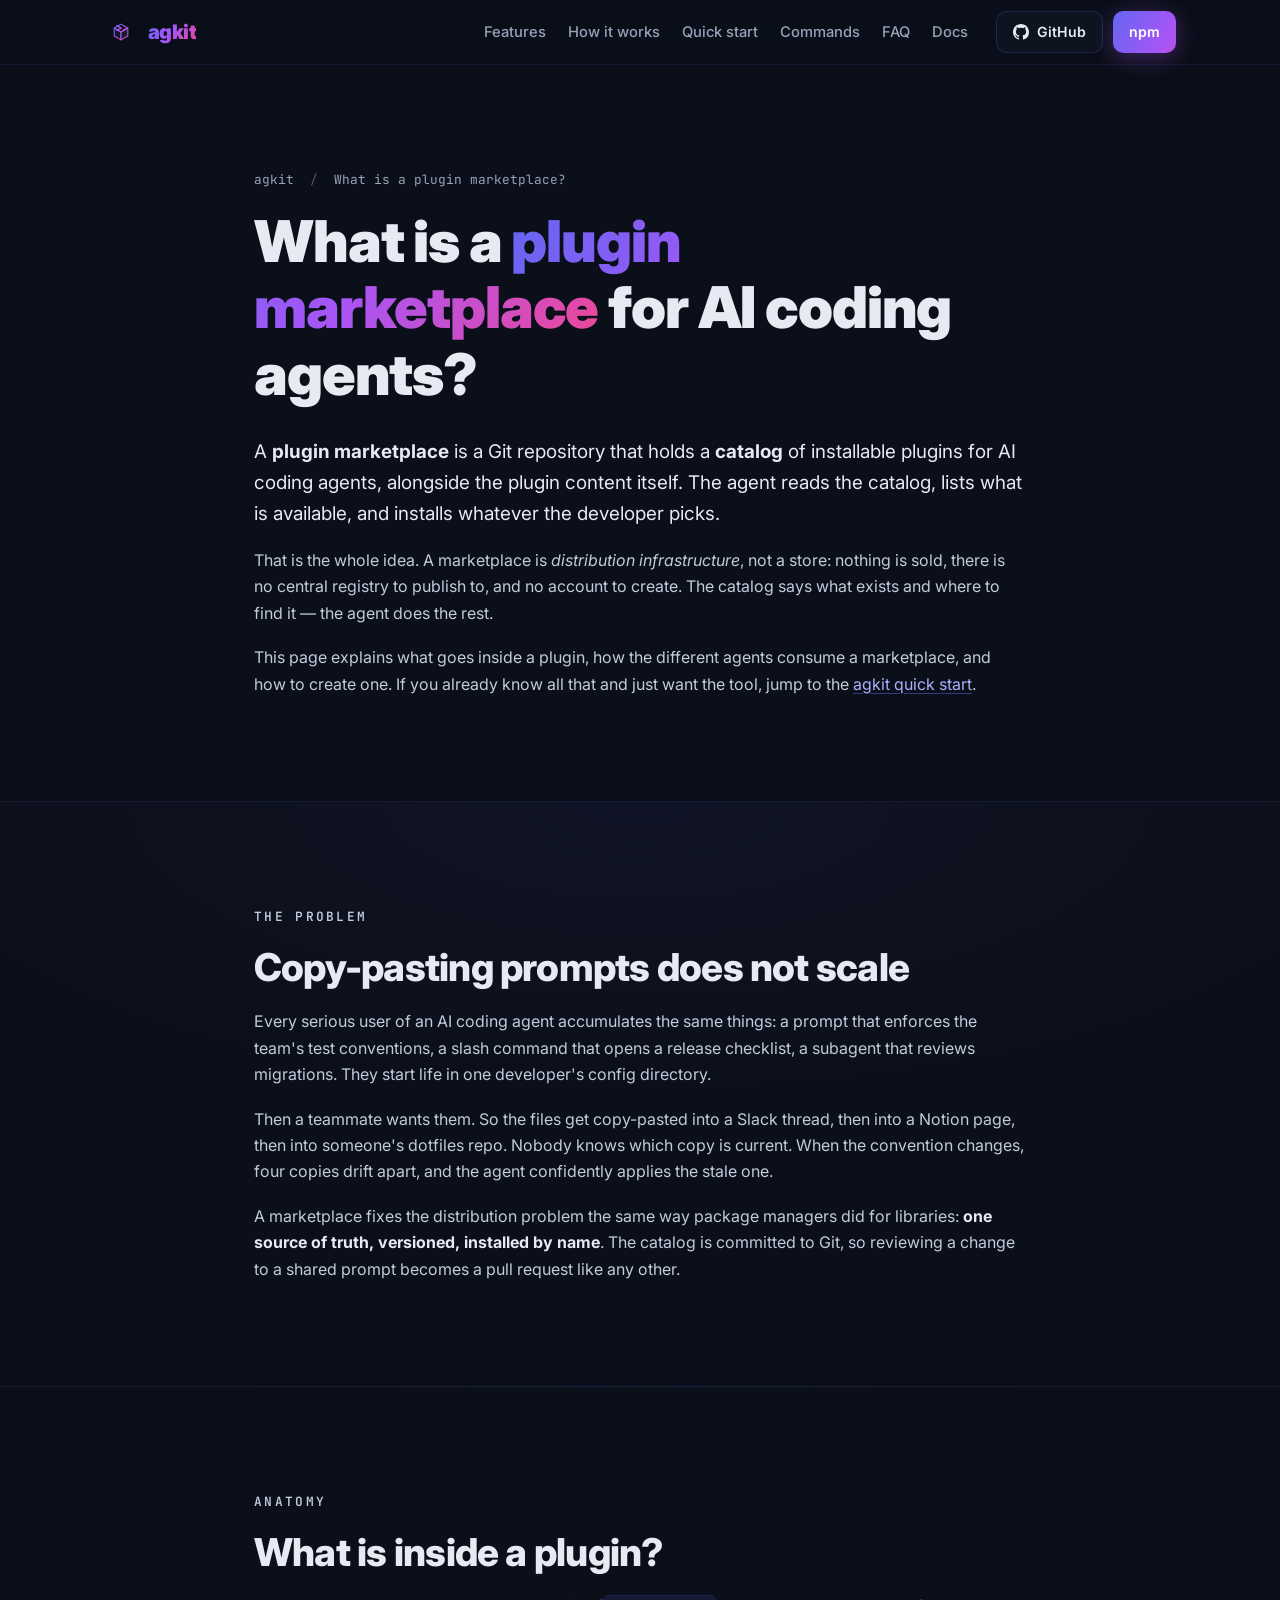
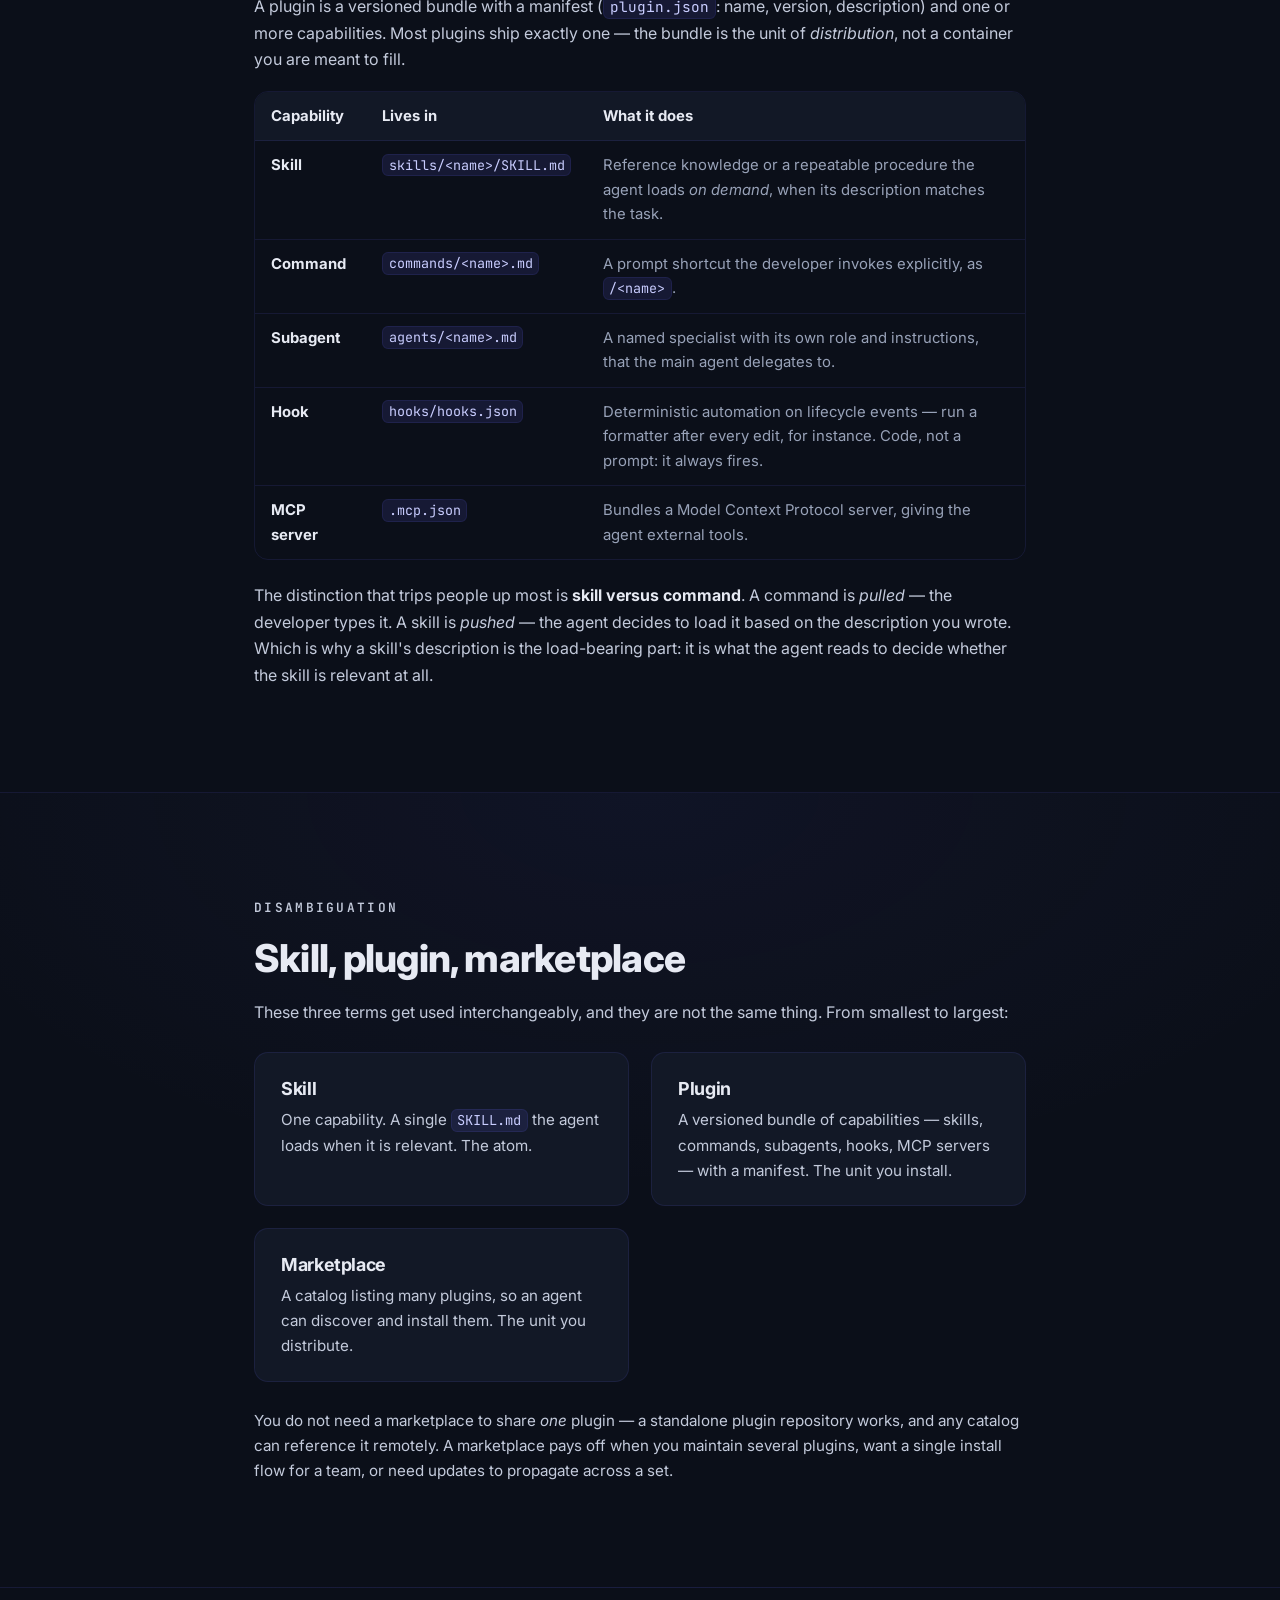
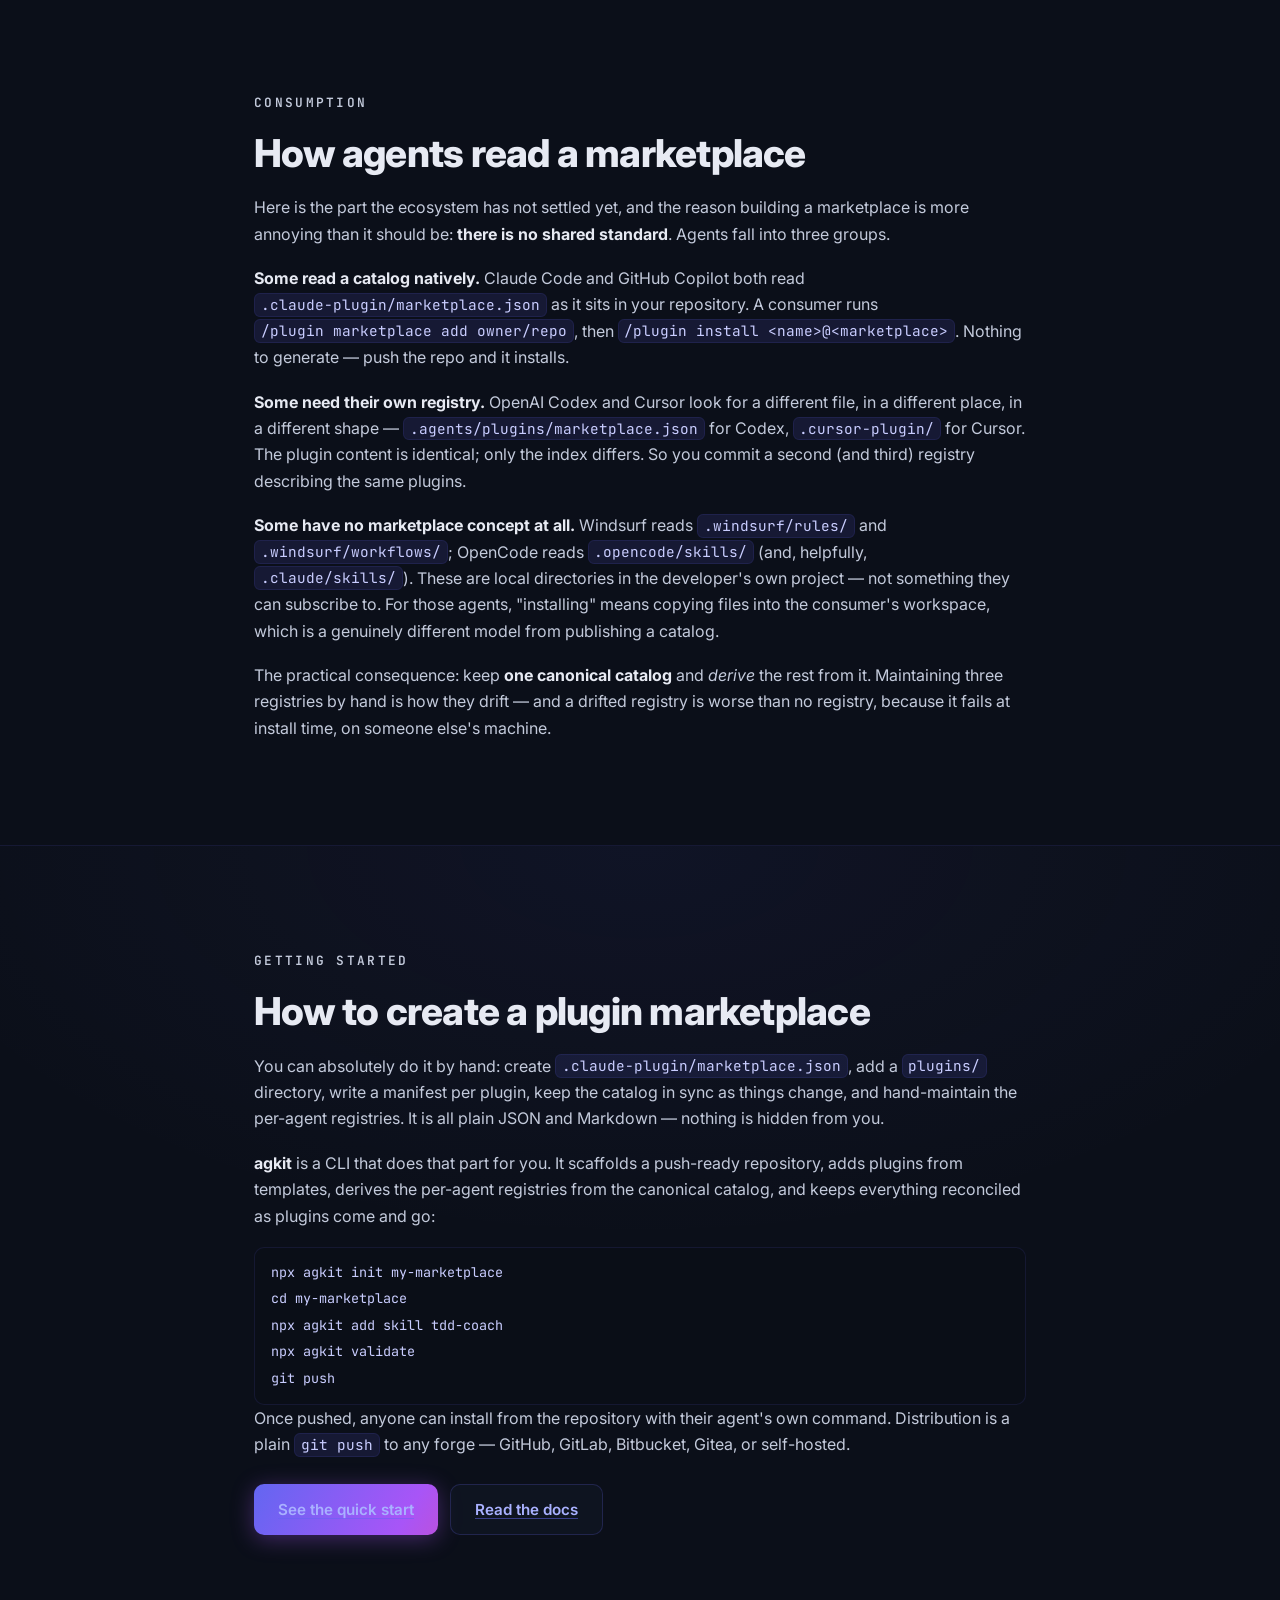
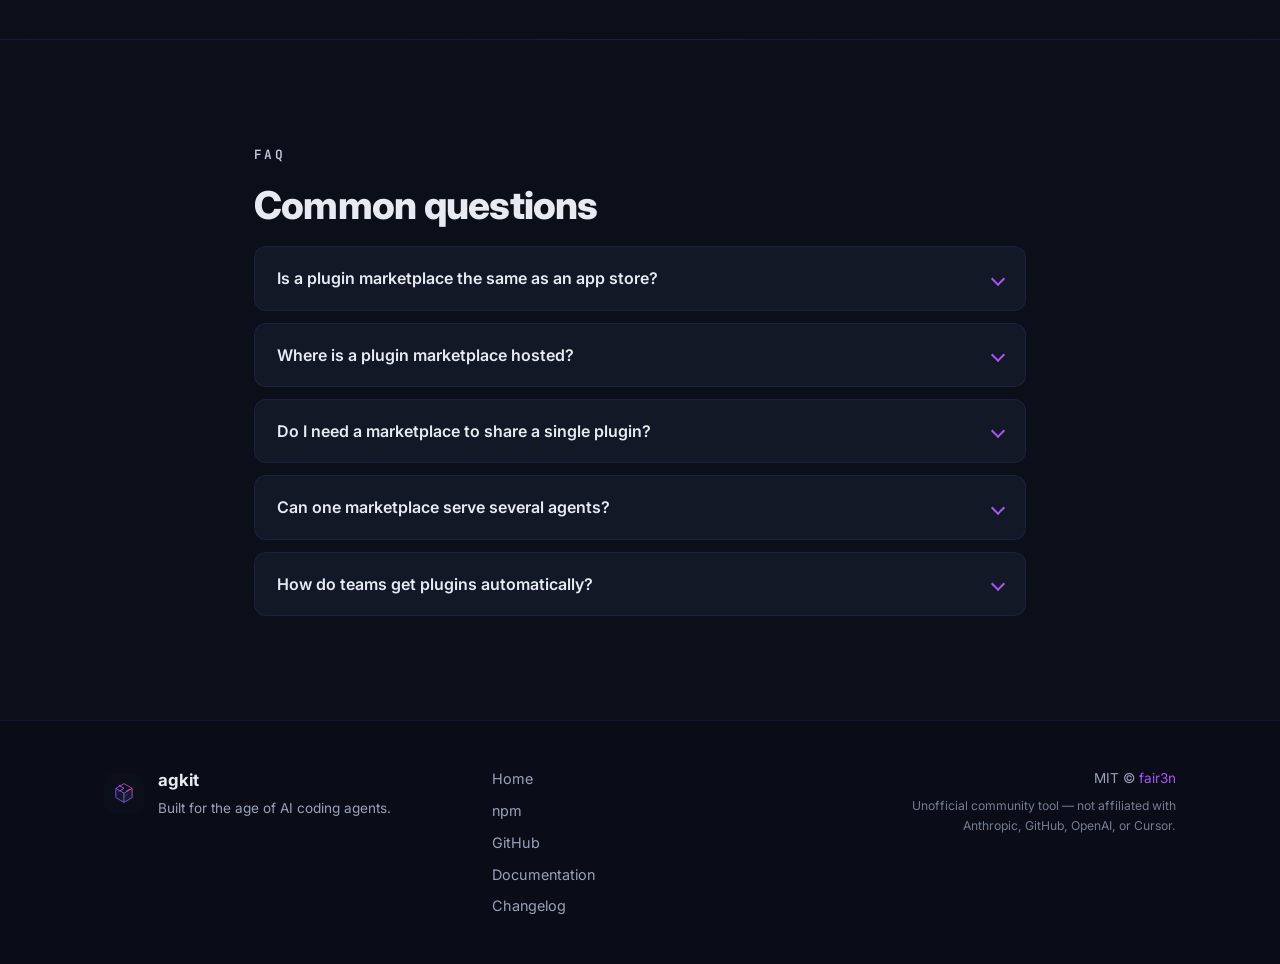
==== what-is-a-plugin-marketplace/index.html @ ed914326 "feat(docs): improve documentation on marketplace and tiers 3 agents" ====
<!doctype html>
<html lang="en">
<head>
	<meta charset="utf-8" />
	<meta name="viewport" content="width=device-width, initial-scale=1" />

	<!-- Primary SEO -->
	<title>What Is a Plugin Marketplace for AI Coding Agents? — agkit</title>
	<meta name="description" content="A plugin marketplace is a Git repository holding a catalog of installable plugins for AI coding agents. Learn what a plugin contains, how Claude Code, Copilot, Codex and Cursor consume a marketplace, and how to create one." />
	<link rel="canonical" href="https://agent-marketplace-kit.github.io/what-is-a-plugin-marketplace/" />
	<meta name="author" content="fair3n" />
	<meta name="theme-color" content="#0B0F19" />
	<meta name="color-scheme" content="dark" />

	<!-- Open Graph -->
	<meta property="og:type" content="article" />
	<meta property="og:site_name" content="agkit" />
	<meta property="og:title" content="What Is a Plugin Marketplace for AI Coding Agents?" />
	<meta property="og:description" content="A Git repository holding a catalog of installable plugins for AI coding agents — what's inside one, how agents consume it, and how to create one." />
	<meta property="og:url" content="https://agent-marketplace-kit.github.io/what-is-a-plugin-marketplace/" />
	<meta property="og:image" content="https://agent-marketplace-kit.github.io/assets/og.png" />
	<meta property="og:image:width" content="1200" />
	<meta property="og:image:height" content="630" />
	<meta property="og:image:alt" content="agkit — the isometric monolith logo with the tagline: one canonical catalog, every AI coding agent, any Git forge" />

	<!-- Twitter -->
	<meta name="twitter:card" content="summary_large_image" />
	<meta name="twitter:title" content="What Is a Plugin Marketplace for AI Coding Agents?" />
	<meta name="twitter:description" content="A Git repository holding a catalog of installable plugins for AI coding agents — what's inside one, how agents consume it, and how to create one." />
	<meta name="twitter:image" content="https://agent-marketplace-kit.github.io/assets/og.png" />

	<!-- Icons -->
	<link rel="icon" type="image/svg+xml" href="../assets/agkit.svg" />
	<link rel="apple-touch-icon" href="../assets/apple-touch-icon.png" />

	<!-- Fonts -->
	<link rel="preconnect" href="https://fonts.googleapis.com" />
	<link rel="preconnect" href="https://fonts.gstatic.com" crossorigin />
	<link href="https://fonts.googleapis.com/css2?family=Inter:wght@400;500;600;800;900&family=JetBrains+Mono:wght@400;600&display=swap" rel="stylesheet" />

	<link rel="stylesheet" href="../assets/style.css" />

	<!-- Structured data: the article -->
	<script type="application/ld+json">
	{
		"@context": "https://schema.org",
		"@type": "TechArticle",
		"headline": "What is a plugin marketplace for AI coding agents?",
		"description": "A plugin marketplace is a Git repository holding a catalog of installable plugins for AI coding agents. This guide explains what a plugin contains, how different agents consume a marketplace, and how to create one.",
		"about": "Plugin marketplaces for AI coding agents",
		"inLanguage": "en",
		"url": "https://agent-marketplace-kit.github.io/what-is-a-plugin-marketplace/",
		"mainEntityOfPage": { "@type": "WebPage", "@id": "https://agent-marketplace-kit.github.io/what-is-a-plugin-marketplace/" },
		"image": "https://agent-marketplace-kit.github.io/assets/og.png",
		"author": { "@type": "Person", "name": "fair3n", "url": "https://github.com/fair3n" },
		"publisher": { "@type": "Person", "name": "fair3n", "url": "https://github.com/fair3n" },
		"isPartOf": { "@type": "WebSite", "name": "agkit", "url": "https://agent-marketplace-kit.github.io/" }
	}
	</script>

	<!-- Structured data: breadcrumbs -->
	<script type="application/ld+json">
	{
		"@context": "https://schema.org",
		"@type": "BreadcrumbList",
		"itemListElement": [
			{ "@type": "ListItem", "position": 1, "name": "agkit", "item": "https://agent-marketplace-kit.github.io/" },
			{ "@type": "ListItem", "position": 2, "name": "What is a plugin marketplace?", "item": "https://agent-marketplace-kit.github.io/what-is-a-plugin-marketplace/" }
		]
	}
	</script>

	<!-- Structured data: page FAQ -->
	<script type="application/ld+json">
	{
		"@context": "https://schema.org",
		"@type": "FAQPage",
		"mainEntity": [
			{
				"@type": "Question",
				"name": "What is a plugin marketplace for AI coding agents?",
				"acceptedAnswer": { "@type": "Answer", "text": "A plugin marketplace is a Git repository that holds a catalog file listing installable plugins, alongside the plugin content itself. An AI coding agent reads the catalog, shows the available plugins, and installs the ones a developer picks. It is distribution infrastructure: the catalog says what exists and where to find it, and the agent does the rest." }
			},
			{
				"@type": "Question",
				"name": "What is the difference between a plugin, a skill and a marketplace?",
				"acceptedAnswer": { "@type": "Answer", "text": "A skill is one capability — a SKILL.md file the agent loads on demand. A plugin is a versioned bundle that can contain skills, slash commands, subagents, hooks and MCP servers. A marketplace is the catalog that lists many plugins so an agent can discover and install them. Skill is the smallest unit, marketplace the largest." }
			},
			{
				"@type": "Question",
				"name": "Do I need a marketplace to share a single plugin?",
				"acceptedAnswer": { "@type": "Answer", "text": "No. A standalone plugin repository is enough, and any catalog can reference it remotely. A marketplace pays off when you maintain several plugins, want one install flow for a team, or need versioning and updates across a set of plugins." }
			},
			{
				"@type": "Question",
				"name": "Where is a plugin marketplace hosted?",
				"acceptedAnswer": { "@type": "Answer", "text": "In a plain Git repository — there is no central registry to publish to and no account to create. GitHub, GitLab, Bitbucket, Gitea and self-hosted forges all work, because agents fetch the repository over Git. Consumers add it by URL, or by owner/repo shorthand on GitHub." }
			}
		]
	}
	</script>
</head>
<body>

	<a class="skip-link" href="#main">Skip to content</a>

	<!-- Shared gradient definition for the brand mark -->
	<svg width="0" height="0" style="position:absolute" aria-hidden="true" focusable="false">
		<defs>
			<linearGradient id="g-brand" x1="0" y1="0" x2="1" y2="1">
				<stop offset="0%" stop-color="#6366f1" />
				<stop offset="50%" stop-color="#a855f7" />
				<stop offset="100%" stop-color="#ec4899" />
			</linearGradient>
		</defs>
	</svg>

	<header class="nav" id="top">
		<div class="container nav-inner">
			<a class="brand" href="../" aria-label="agkit — home">
				<svg class="brand-mark" viewBox="0 0 500 500" aria-hidden="true" focusable="false">
					<g transform="translate(250, 250)">
						<path d="M 0 0 L -100 -58 L -100 58 L 0 116 Z" fill="#121826" stroke="url(#g-brand)" stroke-width="16" stroke-linejoin="round" />
						<path d="M 0 0 L 100 -58 L 100 58 L 0 116 Z" fill="#161e2e" stroke="url(#g-brand)" stroke-width="16" stroke-linejoin="round" />
						<path d="M 0 0 L -100 -58 L 0 -116 L 100 -58 Z" fill="#0B0F19" stroke="url(#g-brand)" stroke-width="16" stroke-linejoin="round" />
						<path d="M -60 -93 L 0 -58 L -60 -23" fill="none" stroke="url(#g-brand)" stroke-width="22" stroke-linecap="round" stroke-linejoin="round" />
						<line x1="30" y1="-23" x2="70" y2="-46" stroke="url(#g-brand)" stroke-width="22" stroke-linecap="round" />
					</g>
				</svg>
				<span class="brand-name">agkit</span>
			</a>
			<nav class="nav-links" aria-label="Main navigation">
				<a href="../#features">Features</a>
				<a href="../#how-it-works">How it works</a>
				<a href="../#quickstart">Quick start</a>
				<a href="../#commands">Commands</a>
				<a href="../#faq">FAQ</a>
				<a href="https://agent-marketplace-kit.gitbook.io/agkit-docs" target="_blank" rel="noopener">Docs</a>
			</nav>
			<div class="nav-cta">
				<a class="btn btn-ghost btn-sm" href="https://github.com/AGent-marketplace-KIT/cli" target="_blank" rel="noopener" aria-label="agkit on GitHub">
					<svg viewBox="0 0 16 16" width="16" height="16" aria-hidden="true"><path fill="currentColor" d="M8 0C3.58 0 0 3.58 0 8c0 3.54 2.29 6.53 5.47 7.59.4.07.55-.17.55-.38 0-.19-.01-.82-.01-1.49-2.01.37-2.53-.49-2.69-.94-.09-.23-.48-.94-.82-1.13-.28-.15-.68-.52-.01-.53.63-.01 1.08.58 1.23.82.72 1.21 1.87.87 2.33.66.07-.52.28-.87.51-1.07-1.78-.2-3.64-.89-3.64-3.95 0-.87.31-1.59.82-2.15-.08-.2-.36-1.02.08-2.12 0 0 .67-.21 2.2.82.64-.18 1.32-.27 2-.27s1.36.09 2 .27c1.53-1.04 2.2-.82 2.2-.82.44 1.1.16 1.92.08 2.12.51.56.82 1.27.82 2.15 0 3.07-1.87 3.75-3.65 3.95.29.25.54.73.54 1.48 0 1.07-.01 1.93-.01 2.2 0 .21.15.46.55.38A8.01 8.01 0 0 0 16 8c0-4.42-3.58-8-8-8Z"/></svg>
					GitHub
				</a>
				<a class="btn btn-primary btn-sm" href="https://www.npmjs.com/package/agkit" target="_blank" rel="noopener">npm</a>
			</div>
		</div>
	</header>

	<main id="main">

		<!-- ============================ INTRO ============================ -->
		<section class="section">
			<div class="container container-narrow prose">
				<nav class="crumbs" aria-label="Breadcrumb">
					<a href="../">agkit</a> <span aria-hidden="true">/</span> <span aria-current="page">What is a plugin marketplace?</span>
				</nav>

				<h1>What is a <span class="grad-text">plugin marketplace</span> for AI coding agents?</h1>

				<p class="lede">A <strong>plugin marketplace</strong> is a Git repository that holds a <strong>catalog</strong> of installable plugins for AI coding agents, alongside the plugin content itself. The agent reads the catalog, lists what is available, and installs whatever the developer picks.</p>

				<p>That is the whole idea. A marketplace is <em>distribution infrastructure</em>, not a store: nothing is sold, there is no central registry to publish to, and no account to create. The catalog says what exists and where to find it — the agent does the rest.</p>

				<p>This page explains what goes inside a plugin, how the different agents consume a marketplace, and how to create one. If you already know all that and just want the tool, jump to the <a href="../#quickstart">agkit quick start</a>.</p>
			</div>
		</section>

		<!-- ========================== THE PROBLEM ========================== -->
		<section class="section section-alt">
			<div class="container container-narrow prose">
				<p class="kicker">The problem</p>
				<h2>Copy-pasting prompts does not scale</h2>

				<p>Every serious user of an AI coding agent accumulates the same things: a prompt that enforces the team's test conventions, a slash command that opens a release checklist, a subagent that reviews migrations. They start life in one developer's config directory.</p>

				<p>Then a teammate wants them. So the files get copy-pasted into a Slack thread, then into a Notion page, then into someone's dotfiles repo. Nobody knows which copy is current. When the convention changes, four copies drift apart, and the agent confidently applies the stale one.</p>

				<p>A marketplace fixes the distribution problem the same way package managers did for libraries: <strong>one source of truth, versioned, installed by name</strong>. The catalog is committed to Git, so reviewing a change to a shared prompt becomes a pull request like any other.</p>
			</div>
		</section>

		<!-- ======================= WHAT IS A PLUGIN ======================= -->
		<section class="section">
			<div class="container container-narrow prose">
				<p class="kicker">Anatomy</p>
				<h2>What is inside a plugin?</h2>

				<p>A plugin is a versioned bundle with a manifest (<code>plugin.json</code>: name, version, description) and one or more capabilities. Most plugins ship exactly one — the bundle is the unit of <em>distribution</em>, not a container you are meant to fill.</p>

				<div class="prose-table-wrap">
					<table class="prose-table">
						<thead>
							<tr><th>Capability</th><th>Lives in</th><th>What it does</th></tr>
						</thead>
						<tbody>
							<tr><td><strong>Skill</strong></td><td><code>skills/&lt;name&gt;/SKILL.md</code></td><td>Reference knowledge or a repeatable procedure the agent loads <em>on demand</em>, when its description matches the task.</td></tr>
							<tr><td><strong>Command</strong></td><td><code>commands/&lt;name&gt;.md</code></td><td>A prompt shortcut the developer invokes explicitly, as <code>/&lt;name&gt;</code>.</td></tr>
							<tr><td><strong>Subagent</strong></td><td><code>agents/&lt;name&gt;.md</code></td><td>A named specialist with its own role and instructions, that the main agent delegates to.</td></tr>
							<tr><td><strong>Hook</strong></td><td><code>hooks/hooks.json</code></td><td>Deterministic automation on lifecycle events — run a formatter after every edit, for instance. Code, not a prompt: it always fires.</td></tr>
							<tr><td><strong>MCP server</strong></td><td><code>.mcp.json</code></td><td>Bundles a Model Context Protocol server, giving the agent external tools.</td></tr>
						</tbody>
					</table>
				</div>

				<p>The distinction that trips people up most is <strong>skill versus command</strong>. A command is <em>pulled</em> — the developer types it. A skill is <em>pushed</em> — the agent decides to load it based on the description you wrote. Which is why a skill's description is the load-bearing part: it is what the agent reads to decide whether the skill is relevant at all.</p>
			</div>
		</section>

		<!-- ===================== MARKETPLACE VS PLUGIN ===================== -->
		<section class="section section-alt">
			<div class="container container-narrow prose">
				<p class="kicker">Disambiguation</p>
				<h2>Skill, plugin, marketplace</h2>

				<p>These three terms get used interchangeably, and they are not the same thing. From smallest to largest:</p>

				<div class="duo">
					<article class="duo-card">
						<h3>Skill</h3>
						<p>One capability. A single <code>SKILL.md</code> the agent loads when it is relevant. The atom.</p>
					</article>
					<article class="duo-card">
						<h3>Plugin</h3>
						<p>A versioned bundle of capabilities — skills, commands, subagents, hooks, MCP servers — with a manifest. The unit you install.</p>
					</article>
					<article class="duo-card">
						<h3>Marketplace</h3>
						<p>A catalog listing many plugins, so an agent can discover and install them. The unit you distribute.</p>
					</article>
				</div>

				<p class="note">You do not need a marketplace to share <em>one</em> plugin — a standalone plugin repository works, and any catalog can reference it remotely. A marketplace pays off when you maintain several plugins, want a single install flow for a team, or need updates to propagate across a set.</p>
			</div>
		</section>

		<!-- ====================== HOW AGENTS CONSUME ====================== -->
		<section class="section">
			<div class="container container-narrow prose">
				<p class="kicker">Consumption</p>
				<h2>How agents read a marketplace</h2>

				<p>Here is the part the ecosystem has not settled yet, and the reason building a marketplace is more annoying than it should be: <strong>there is no shared standard</strong>. Agents fall into three groups.</p>

				<p><strong>Some read a catalog natively.</strong> Claude Code and GitHub Copilot both read <code>.claude-plugin/marketplace.json</code> as it sits in your repository. A consumer runs <code>/plugin marketplace add owner/repo</code>, then <code>/plugin install &lt;name&gt;@&lt;marketplace&gt;</code>. Nothing to generate — push the repo and it installs.</p>

				<p><strong>Some need their own registry.</strong> OpenAI Codex and Cursor look for a different file, in a different place, in a different shape — <code>.agents/plugins/marketplace.json</code> for Codex, <code>.cursor-plugin/</code> for Cursor. The plugin content is identical; only the index differs. So you commit a second (and third) registry describing the same plugins.</p>

				<p><strong>Some have no marketplace concept at all.</strong> Windsurf reads <code>.windsurf/rules/</code> and <code>.windsurf/workflows/</code>; OpenCode reads <code>.opencode/skills/</code> (and, helpfully, <code>.claude/skills/</code>). These are local directories in the developer's own project — not something they can subscribe to. For those agents, "installing" means copying files into the consumer's workspace, which is a genuinely different model from publishing a catalog.</p>

				<p>The practical consequence: keep <strong>one canonical catalog</strong> and <em>derive</em> the rest from it. Maintaining three registries by hand is how they drift — and a drifted registry is worse than no registry, because it fails at install time, on someone else's machine.</p>
			</div>
		</section>

		<!-- ========================== HOW TO BUILD ========================== -->
		<section class="section section-alt">
			<div class="container container-narrow prose">
				<p class="kicker">Getting started</p>
				<h2>How to create a plugin marketplace</h2>

				<p>You can absolutely do it by hand: create <code>.claude-plugin/marketplace.json</code>, add a <code>plugins/</code> directory, write a manifest per plugin, keep the catalog in sync as things change, and hand-maintain the per-agent registries. It is all plain JSON and Markdown — nothing is hidden from you.</p>

				<p><strong>agkit</strong> is a CLI that does that part for you. It scaffolds a push-ready repository, adds plugins from templates, derives the per-agent registries from the canonical catalog, and keeps everything reconciled as plugins come and go:</p>

				<pre class="mode-code"><code>npx agkit init my-marketplace
cd my-marketplace
npx agkit add skill tdd-coach
npx agkit validate
git push</code></pre>

				<p>Once pushed, anyone can install from the repository with their agent's own command. Distribution is a plain <code>git push</code> to any forge — GitHub, GitLab, Bitbucket, Gitea, or self-hosted.</p>

				<div class="cta-row">
					<a class="btn btn-primary" href="../#quickstart">See the quick start</a>
					<a class="btn btn-ghost" href="https://agent-marketplace-kit.gitbook.io/agkit-docs" target="_blank" rel="noopener">Read the docs</a>
				</div>
			</div>
		</section>

		<!-- ============================= FAQ ============================= -->
		<section class="section" id="faq">
			<div class="container container-narrow prose">
				<p class="kicker">FAQ</p>
				<h2>Common questions</h2>

				<div class="faq-list">
					<details>
						<summary>Is a plugin marketplace the same as an app store?<span class="faq-chev" aria-hidden="true"></span></summary>
						<p>No. Nothing is sold, reviewed or centrally hosted. A marketplace is a Git repository with a catalog file — closer to a Homebrew tap or an APT source than to an app store. There is no gatekeeper, and no publishing step beyond <code>git push</code>.</p>
					</details>
					<details>
						<summary>Where is a plugin marketplace hosted?<span class="faq-chev" aria-hidden="true"></span></summary>
						<p>In a plain Git repository, on any forge — GitHub, GitLab, Bitbucket, Gitea or a self-hosted server. Agents fetch it over Git, so there is no registry to publish to and no account to create. On GitHub the <code>owner/repo</code> shorthand works; everywhere else the full git URL does.</p>
					</details>
					<details>
						<summary>Do I need a marketplace to share a single plugin?<span class="faq-chev" aria-hidden="true"></span></summary>
						<p>No — a standalone plugin repository is enough, and any catalog can reference it remotely. A marketplace earns its keep when you maintain several plugins, want one install flow for a team, or need versioning across a set of them.</p>
					</details>
					<details>
						<summary>Can one marketplace serve several agents?<span class="faq-chev" aria-hidden="true"></span></summary>
						<p>Yes, and that is the point of keeping a canonical catalog: the plugin content under <code>plugins/</code> is shared, and each agent's index is derived from it. Claude Code and GitHub Copilot read the canonical catalog directly; Codex and Cursor install from a generated registry. Agents with no marketplace concept — Windsurf, OpenCode, Kiro — cannot subscribe to a catalog at all today.</p>
					</details>
					<details>
						<summary>How do teams get plugins automatically?<span class="faq-chev" aria-hidden="true"></span></summary>
						<p>Agents that support it read an <code>extraKnownMarketplaces</code> block from a settings file committed to the project — <code>.claude/settings.json</code> for Claude Code, <code>.github/copilot/settings.json</code> for GitHub Copilot. Teammates get the marketplace as soon as they trust the repository, with nothing to run.</p>
					</details>
				</div>
			</div>
		</section>

	</main>

	<footer class="footer">
		<div class="container footer-inner">
			<div class="footer-brand">
				<img src="../assets/agkit.svg" alt="agkit logo" width="40" height="40" />
				<div>
					<strong>agkit</strong>
					<p>Built for the age of AI coding agents.</p>
				</div>
			</div>
			<nav class="footer-links" aria-label="Footer">
				<a href="../">Home</a>
				<a href="https://www.npmjs.com/package/agkit" target="_blank" rel="noopener">npm</a>
				<a href="https://github.com/AGent-marketplace-KIT/cli" target="_blank" rel="noopener">GitHub</a>
				<a href="https://agent-marketplace-kit.gitbook.io/agkit-docs" target="_blank" rel="noopener">Documentation</a>
				<a href="https://github.com/AGent-marketplace-KIT/cli/blob/main/CHANGELOG.md" target="_blank" rel="noopener">Changelog</a>
			</nav>
			<div class="footer-meta">
				<p>MIT © <a href="https://github.com/fair3n" target="_blank" rel="noopener">fair3n</a></p>
				<p class="footer-disclaimer">Unofficial community tool — not affiliated with Anthropic, GitHub, OpenAI, or Cursor.</p>
			</div>
		</div>
	</footer>

	<script src="../assets/main.js" defer></script>
</body>
</html>
---- assets/style.css ----
/* ============================================================
   agkit — showcase site
   Charte v3.0 · Dark Code Black / Electric Indigo → Neon Pink
   ============================================================ */

:root {
	--bg: #0B0F19;            /* Dark Code Black */
	--panel: #121826;         /* Shadow Grey */
	--panel-2: #161e2e;
	--indigo: #6366f1;        /* Electric Indigo */
	--purple: #a855f7;        /* Cyber Purple */
	--pink: #ec4899;          /* Neon Pink */
	--text: #e7eaf3;
	--muted: #98a2b8;
	--line: rgba(99, 102, 241, 0.22);
	--line-soft: rgba(99, 102, 241, 0.12);
	--grad: linear-gradient(120deg, var(--indigo), var(--purple), var(--pink));
	--font-sans: "Inter", -apple-system, BlinkMacSystemFont, "Segoe UI", sans-serif;
	--font-mono: "JetBrains Mono", ui-monospace, "SF Mono", Menlo, Consolas, monospace;
	--radius: 14px;
	--container: 1120px;
}

*, *::before, *::after { box-sizing: border-box; }

html { scroll-behavior: smooth; }

body {
	margin: 0;
	background: var(--bg);
	color: var(--text);
	font-family: var(--font-sans);
	font-size: 16px;
	line-height: 1.65;
	-webkit-font-smoothing: antialiased;
	text-rendering: optimizeLegibility;
	overflow-x: hidden;
}

img, svg { max-width: 100%; height: auto; }

code {
	font-family: var(--font-mono);
	font-size: 0.9em;
	background: rgba(99, 102, 241, 0.12);
	border: 1px solid var(--line-soft);
	border-radius: 6px;
	padding: 0.1em 0.4em;
	color: #c9cdff;
	white-space: nowrap;
}

a { color: inherit; }

.container {
	max-width: var(--container);
	margin: 0 auto;
	padding: 0 24px;
}

.container-narrow { max-width: 820px; }

.skip-link {
	position: absolute;
	left: -9999px;
	top: 0;
	background: var(--panel);
	color: var(--text);
	padding: 10px 18px;
	border-radius: 0 0 10px 0;
	z-index: 100;
}
.skip-link:focus { left: 0; }

/* ---------- Typography helpers ---------- */

h1, h2, h3 { line-height: 1.15; margin: 0 0 0.5em; letter-spacing: -0.02em; }

h1 { font-size: clamp(2.3rem, 5.2vw, 3.6rem); font-weight: 900; }
h2 { font-size: clamp(1.7rem, 3.6vw, 2.4rem); font-weight: 800; }
h3 { font-size: 1.12rem; font-weight: 700; }

h2 code { font-size: 0.85em; vertical-align: 2px; }

.grad-text {
	background: var(--grad);
	-webkit-background-clip: text;
	background-clip: text;
	color: transparent;
}

.kicker {
	display: flex;
	align-items: center;
	gap: 10px;
	font-family: var(--font-mono);
	font-size: 0.8rem;
	font-weight: 600;
	letter-spacing: 0.18em;
	text-transform: uppercase;
	color: var(--purple);
	margin: 0 0 14px;
}

.kicker-dot {
	width: 8px;
	height: 8px;
	border-radius: 50%;
	background: var(--grad);
	box-shadow: 0 0 12px var(--purple);
	animation: kicker-pulse 2.4s ease-in-out infinite;
}

@keyframes kicker-pulse {
	0%, 100% { transform: scale(1); opacity: 1; }
	50% { transform: scale(1.35); opacity: 0.7; }
}

.section-sub {
	color: var(--muted);
	font-size: 1.06rem;
	max-width: 640px;
	margin: 0 0 44px;
}

.note {
	color: var(--muted);
	font-size: 0.95rem;
	margin-top: 22px;
	text-align: center;
}

/* ---------- Buttons ---------- */

.btn {
	display: inline-flex;
	align-items: center;
	gap: 8px;
	padding: 12px 24px;
	border-radius: 10px;
	font-weight: 600;
	font-size: 0.95rem;
	text-decoration: none;
	transition: transform 0.18s ease, box-shadow 0.18s ease, border-color 0.18s ease, background 0.18s ease;
	white-space: nowrap;
}

.btn-sm { padding: 8px 16px; font-size: 0.88rem; }

.btn-primary {
	background: var(--grad);
	background-size: 160% 160%;
	color: #fff;
	box-shadow: 0 4px 22px rgba(168, 85, 247, 0.35);
}
.btn-primary:hover {
	transform: translateY(-2px);
	box-shadow: 0 8px 30px rgba(236, 72, 153, 0.45);
	background-position: 100% 0;
}

.btn-ghost {
	border: 1px solid var(--line);
	color: var(--text);
	background: rgba(18, 24, 38, 0.6);
}
.btn-ghost:hover {
	border-color: var(--purple);
	box-shadow: 0 0 18px rgba(168, 85, 247, 0.25);
	transform: translateY(-2px);
}

/* ---------- Nav ---------- */

.nav {
	position: sticky;
	top: 0;
	z-index: 50;
	backdrop-filter: blur(14px);
	-webkit-backdrop-filter: blur(14px);
	background: rgba(11, 15, 25, 0.78);
	border-bottom: 1px solid var(--line-soft);
}

.nav-inner {
	display: flex;
	align-items: center;
	gap: 28px;
	height: 64px;
}

.brand {
	display: flex;
	align-items: center;
	gap: 10px;
	text-decoration: none;
	margin-right: auto;
}

.brand-mark { width: 34px; height: 34px; flex-shrink: 0; }

.brand-name {
	font-weight: 900;
	font-size: 1.25rem;
	letter-spacing: -0.03em;
	background: var(--grad);
	-webkit-background-clip: text;
	background-clip: text;
	color: transparent;
}

.nav-links {
	display: flex;
	gap: 22px;
}

.nav-links a {
	color: var(--muted);
	text-decoration: none;
	font-size: 0.92rem;
	font-weight: 500;
	transition: color 0.15s ease;
}
.nav-links a:hover { color: var(--text); }

.nav-cta { display: flex; gap: 10px; }

/* ---------- Hero ---------- */

.hero {
	position: relative;
	padding: 84px 0 40px;
	overflow: hidden;
}

.hero-glow {
	position: absolute;
	border-radius: 50%;
	filter: blur(110px);
	opacity: 0.32;
	pointer-events: none;
}
.hero-glow-a {
	width: 520px; height: 520px;
	background: var(--indigo);
	top: -180px; left: -140px;
	animation: drift-a 16s ease-in-out infinite alternate;
}
.hero-glow-b {
	width: 460px; height: 460px;
	background: var(--pink);
	bottom: -200px; right: -120px;
	animation: drift-b 18s ease-in-out infinite alternate;
}

@keyframes drift-a { to { transform: translate(70px, 50px) scale(1.12); } }
@keyframes drift-b { to { transform: translate(-60px, -40px) scale(1.08); } }

.hero-inner {
	position: relative;
	display: grid;
	grid-template-columns: minmax(0, 1.05fr) minmax(0, 0.95fr);
	align-items: center;
	gap: 40px;
}

.hero-sub {
	color: var(--muted);
	font-size: 1.13rem;
	max-width: 540px;
	margin: 0 0 30px;
}
.hero-sub strong { color: var(--text); font-weight: 600; }

.hero-actions { display: flex; gap: 14px; flex-wrap: wrap; }

.hero-badges {
	display: flex;
	flex-wrap: wrap;
	gap: 10px 22px;
	list-style: none;
	padding: 0;
	margin: 30px 0 0;
	color: var(--muted);
	font-size: 0.86rem;
}

.hero-badges li {
	display: flex;
	align-items: center;
	gap: 7px;
}

.hero-badges li::before {
	content: "";
	width: 5px; height: 5px;
	border-radius: 50%;
	background: var(--grad);
	flex-shrink: 0;
}

/* ---------- Install box ---------- */

.install-box {
	position: relative;
	display: inline-flex;
	align-items: center;
	gap: 12px;
	background: var(--panel);
	border: 1px solid var(--line);
	border-radius: 12px;
	padding: 13px 15px 13px 18px;
	font-family: var(--font-mono);
	font-size: 0.98rem;
	margin: 0 0 26px;
	box-shadow: 0 0 0 1px rgba(11, 15, 25, 0.6), 0 12px 34px rgba(0, 0, 0, 0.4);
	max-width: 100%;
}

.install-box::before {
	content: "";
	position: absolute;
	inset: -1px;
	border-radius: 13px;
	padding: 1px;
	background: var(--grad);
	-webkit-mask: linear-gradient(#fff 0 0) content-box, linear-gradient(#fff 0 0);
	mask: linear-gradient(#fff 0 0) content-box, linear-gradient(#fff 0 0);
	-webkit-mask-composite: xor;
	mask-composite: exclude;
	opacity: 0.55;
	pointer-events: none;
}

.install-box code {
	background: none;
	border: none;
	padding: 0;
	color: var(--text);
	font-size: inherit;
	overflow-x: auto;
}

.install-prompt {
	color: var(--pink);
	font-weight: 600;
	user-select: none;
}

.install-box-lg { font-size: 1.1rem; padding: 16px 18px 16px 22px; }

.copy-btn {
	display: inline-flex;
	align-items: center;
	justify-content: center;
	width: 34px; height: 34px;
	border: 1px solid var(--line);
	border-radius: 8px;
	background: rgba(99, 102, 241, 0.1);
	color: var(--muted);
	cursor: pointer;
	transition: color 0.15s ease, border-color 0.15s ease, background 0.15s ease;
	flex-shrink: 0;
}
.copy-btn:hover { color: var(--text); border-color: var(--purple); }
.copy-btn .ic-check { display: none; color: #22c55e; }
.copy-btn.copied .ic-copy { display: none; }
.copy-btn.copied .ic-check { display: block; }

/* ---------- Hero art / monolith animations ---------- */

.hero-art { display: flex; justify-content: center; }

.monolith {
	width: min(100%, 520px);
	filter: drop-shadow(0 0 40px rgba(99, 102, 241, 0.18));
}

.monolith .cursor {
	animation: blink 1.25s steps(2, jump-none) infinite;
}

@keyframes blink { 50% { opacity: 0; } }

.monolith .chevron {
	stroke-dasharray: 100;
	stroke-dashoffset: 100;
	animation: draw-chevron 1.4s ease-out 0.5s forwards;
}

@keyframes draw-chevron { to { stroke-dashoffset: 0; } }

.monolith .hook {
	animation: hook-glow 3s ease-in-out infinite;
}

@keyframes hook-glow {
	0%, 100% { opacity: 0.45; }
	50% { opacity: 1; }
}

.monolith .pod {
	animation: pod-float 7s ease-in-out infinite;
	transform-origin: center;
}
.monolith .pod-a { animation-duration: 6.4s; }
.monolith .pod-b { animation-duration: 7.6s; animation-delay: -2.2s; }
.monolith .pod-c { animation-duration: 8.4s; animation-delay: -4.5s; }

@keyframes pod-float {
	0%, 100% { transform: translateY(0); }
	50% { transform: translateY(-16px); }
}

.monolith .pt {
	animation: rise 6s linear infinite;
	opacity: 0;
}
.monolith .pt-1 { animation-delay: 0s; }
.monolith .pt-2 { animation-delay: 1.1s; }
.monolith .pt-3 { animation-delay: 2.3s; }
.monolith .pt-4 { animation-delay: 3.2s; }
.monolith .pt-5 { animation-delay: 4.1s; }
.monolith .pt-6 { animation-delay: 5s; }

@keyframes rise {
	0% { transform: translateY(0); opacity: 0; }
	12% { opacity: 0.85; }
	80% { opacity: 0.25; }
	100% { transform: translateY(-130px); opacity: 0; }
}

.monolith .dock-ring {
	transform-origin: 308px 396px;
	animation: dock-pulse 6s ease-out infinite;
	opacity: 0;
}

@keyframes dock-pulse {
	0%, 68% { transform: scale(0.4); opacity: 0; }
	72% { opacity: 0.9; }
	88% { transform: scale(2.1); opacity: 0; }
	100% { opacity: 0; }
}

/* ---------- Agents strip ---------- */

.strip {
	border-top: 1px solid var(--line-soft);
	border-bottom: 1px solid var(--line-soft);
	background: rgba(18, 24, 38, 0.45);
	padding: 22px 0;
}

.strip-inner {
	display: flex;
	align-items: center;
	justify-content: center;
	gap: 34px;
	flex-wrap: wrap;
}

.strip-group {
	display: flex;
	align-items: center;
	gap: 18px;
	flex-wrap: wrap;
}

.strip-label {
	font-family: var(--font-mono);
	font-size: 0.72rem;
	text-transform: uppercase;
	letter-spacing: 0.16em;
	color: var(--muted);
	white-space: nowrap;
}

.strip-list {
	display: flex;
	gap: 10px;
	list-style: none;
	margin: 0;
	padding: 0;
	flex-wrap: wrap;
}

.strip-list li {
	font-size: 0.88rem;
	font-weight: 600;
	padding: 5px 14px;
	border: 1px solid var(--line-soft);
	border-radius: 100px;
	background: rgba(11, 15, 25, 0.5);
	transition: border-color 0.2s ease, box-shadow 0.2s ease;
	white-space: nowrap;
}

.strip-list li:hover {
	border-color: var(--purple);
	box-shadow: 0 0 14px rgba(168, 85, 247, 0.25);
}

.strip-sep {
	width: 1px;
	height: 30px;
	background: var(--line);
}

/* ---------- Sections ---------- */

.section { padding: 104px 0; }

.section-alt {
	background:
		radial-gradient(ellipse 60% 50% at 50% 0%, rgba(99, 102, 241, 0.06), transparent),
		var(--bg);
	border-top: 1px solid var(--line-soft);
	border-bottom: 1px solid var(--line-soft);
}

/* ---------- Feature cards ---------- */

.cards {
	display: grid;
	grid-template-columns: repeat(auto-fit, minmax(300px, 1fr));
	gap: 22px;
}

.card {
	position: relative;
	background: var(--panel);
	border: 1px solid var(--line-soft);
	border-radius: var(--radius);
	padding: 28px 26px;
	transition: transform 0.25s ease, border-color 0.25s ease, box-shadow 0.25s ease;
	overflow: hidden;
}

.card::after {
	content: "";
	position: absolute;
	inset: 0;
	background: radial-gradient(400px circle at var(--mx, 50%) var(--my, 0%), rgba(168, 85, 247, 0.09), transparent 60%);
	opacity: 0;
	transition: opacity 0.3s ease;
	pointer-events: none;
}

.card:hover {
	transform: translateY(-4px);
	border-color: var(--line);
	box-shadow: 0 16px 40px rgba(0, 0, 0, 0.45), 0 0 24px rgba(99, 102, 241, 0.12);
}
.card:hover::after { opacity: 1; }

.card-icon {
	width: 46px;
	height: 46px;
	margin-bottom: 18px;
	filter: drop-shadow(0 0 8px rgba(168, 85, 247, 0.35));
}

.card h3 { margin-bottom: 8px; }
.card p { color: var(--muted); margin: 0; font-size: 0.95rem; }

/* ---------- Pipeline ---------- */

.pipeline-wrap {
	overflow-x: auto;
	margin: 0 -24px 40px;
	padding: 10px 24px;
	-webkit-overflow-scrolling: touch;
}

.pipeline {
	min-width: 780px;
	width: 100%;
	display: block;
}

.pipe-node rect {
	fill: rgba(18, 24, 38, 0.92);
	stroke: var(--line);
	stroke-width: 1.2;
	transition: stroke 0.2s ease;
}

.pipe-node-hero rect { stroke: url(#pipeGrad); stroke-width: 1.6; }

.pipe-node:hover rect { stroke: var(--purple); }

.pipe-t-label { fill: #98a2b8; font-family: var(--font-sans); font-size: 13px; }
.pipe-t-strong { fill: #e7eaf3; font-family: var(--font-sans); font-size: 14px; font-weight: 600; }
.pipe-t-mono { fill: #c9cdff; font-family: var(--font-mono); font-size: 13.5px; }
.pipe-t-small { fill: #7c869d; font-family: var(--font-sans); font-size: 12.5px; }

.pipe-line {
	stroke-dasharray: 6 7;
	animation: dash-flow 1.1s linear infinite;
	opacity: 0.65;
}

@keyframes dash-flow { to { stroke-dashoffset: -13; } }

.gear {
	animation: gear-spin 7s linear infinite;
	transform-box: fill-box;
	transform-origin: center;
}

@keyframes gear-spin { to { rotate: 360deg; } }

/* ---------- Duo cards (native / generated) ---------- */

.duo {
	display: grid;
	grid-template-columns: repeat(auto-fit, minmax(300px, 1fr));
	gap: 22px;
}

.duo-card {
	background: var(--panel);
	border: 1px solid var(--line-soft);
	border-radius: var(--radius);
	padding: 26px 26px 22px;
	position: relative;
}

.duo-dot {
	position: absolute;
	top: 30px;
	right: 26px;
	width: 10px; height: 10px;
	border-radius: 50%;
}
.duo-dot-green { background: #22c55e; box-shadow: 0 0 12px #22c55e; }
.duo-dot-grad { background: var(--grad); box-shadow: 0 0 12px var(--purple); }
.duo-dot-amber { background: #f59e0b; box-shadow: 0 0 12px #f59e0b; }

.duo-card-muted { border-style: dashed; border-color: var(--line); }

.duo-card h3 { margin-bottom: 8px; padding-right: 30px; }
.duo-card p { color: var(--muted); margin: 0; font-size: 0.95rem; }

/* ---------- Article / prose pages ---------- */
.prose p { color: #c3cadb; margin: 0 0 18px; }
.prose p:last-child { margin-bottom: 0; }
.prose strong { color: var(--text); }
.prose a {
	color: #a9b1ff;
	text-decoration: underline;
	text-underline-offset: 3px;
	text-decoration-color: rgba(99, 102, 241, 0.5);
}
.prose a:hover { color: #fff; text-decoration-color: var(--purple); }
.prose .note { text-align: left; }
.prose .duo { margin: 26px 0; }

.crumbs {
	font-family: var(--font-mono);
	font-size: 0.8rem;
	color: var(--muted);
	margin-bottom: 18px;
}
.crumbs a { color: var(--muted); text-decoration: none; }
.crumbs a:hover { color: var(--text); }
.crumbs span[aria-hidden] { margin: 0 8px; opacity: 0.5; }

.lede { font-size: 1.18rem; color: var(--text) !important; margin: 0 0 24px; }

.prose-table-wrap {
	overflow-x: auto;
	margin: 0 0 22px;
	border: 1px solid var(--line-soft);
	border-radius: var(--radius);
}
.prose-table {
	border-collapse: collapse;
	width: 100%;
	min-width: 560px;
	font-size: 0.93rem;
}
.prose-table th,
.prose-table td {
	text-align: left;
	padding: 12px 16px;
	border-bottom: 1px solid var(--line-soft);
	vertical-align: top;
}
.prose-table thead th {
	background: var(--panel);
	color: var(--text);
	font-weight: 700;
	white-space: nowrap;
}
.prose-table td { color: var(--muted); }
.prose-table tbody tr:last-child td { border-bottom: none; }

.cta-row { display: flex; flex-wrap: wrap; gap: 12px; margin-top: 26px; }

/* ---------- Terminal ---------- */

.terminal {
	background: #0a0e17;
	border: 1px solid var(--line);
	border-radius: 14px;
	overflow: hidden;
	max-width: 860px;
	margin: 0 auto;
	box-shadow: 0 24px 70px rgba(0, 0, 0, 0.55), 0 0 40px rgba(99, 102, 241, 0.08);
}

.terminal-bar {
	display: flex;
	align-items: center;
	gap: 8px;
	padding: 12px 16px;
	background: var(--panel);
	border-bottom: 1px solid var(--line-soft);
}

.tl { width: 12px; height: 12px; border-radius: 50%; }
.tl-r { background: #f87171; }
.tl-y { background: #fbbf24; }
.tl-g { background: #34d399; }

.terminal-title {
	margin-left: 10px;
	font-family: var(--font-mono);
	font-size: 0.78rem;
	color: var(--muted);
}

.terminal-body {
	padding: 22px 24px 26px;
	font-family: var(--font-mono);
	font-size: 0.92rem;
	line-height: 2.05;
	overflow-x: auto;
}

.tline { white-space: nowrap; }

.tline[data-type="out"] { color: var(--muted); }

.tp { color: var(--pink); font-weight: 600; }
.tp-claude { color: var(--purple); }
.tc { color: var(--text); }
.tcm { color: #5b657c; }

.tline-install {
	margin-top: 10px;
	padding-top: 12px;
	border-top: 1px dashed var(--line-soft);
	color: var(--text) !important;
}

/* Typing animation states (JS adds .term-animate to #term) */
.term-animate .tline { visibility: hidden; }
.term-animate .tline.shown { visibility: visible; }
.term-animate .tline.typing::after {
	content: "▌";
	color: var(--pink);
	animation: blink 0.9s steps(2, jump-none) infinite;
}

/* ---------- Commands grid ---------- */

.cmd-grid {
	display: grid;
	grid-template-columns: repeat(auto-fit, minmax(255px, 1fr));
	gap: 18px;
}

.cmd {
	background: var(--panel);
	border: 1px solid var(--line-soft);
	border-radius: var(--radius);
	padding: 22px;
	transition: border-color 0.2s ease, transform 0.2s ease;
}

.cmd:hover { border-color: var(--line); transform: translateY(-3px); }

.cmd h3 { font-size: 1rem; margin-bottom: 8px; }
.cmd h3 code {
	background: rgba(99, 102, 241, 0.14);
	color: #d6d9ff;
	font-size: 0.95em;
}
.cmd p { color: var(--muted); font-size: 0.9rem; margin: 0; }

.cmd-more {
	display: flex;
	align-items: center;
	justify-content: center;
	background: transparent;
	border-style: dashed;
}
.cmd-more a {
	color: var(--purple);
	font-weight: 600;
	text-decoration: none;
	font-size: 0.95rem;
}
.cmd-more a:hover { color: var(--pink); }

/* ---------- Plugin modes ---------- */

.modes {
	display: grid;
	grid-template-columns: repeat(auto-fit, minmax(290px, 1fr));
	gap: 22px;
}

.mode {
	background: var(--panel);
	border: 1px solid var(--line-soft);
	border-radius: var(--radius);
	padding: 26px;
	display: flex;
	flex-direction: column;
	transition: transform 0.25s ease, border-color 0.25s ease;
}

.mode:hover { transform: translateY(-4px); border-color: var(--line); }

.mode-head {
	display: flex;
	align-items: center;
	gap: 12px;
	margin-bottom: 12px;
}

.mode-head h3 { margin: 0; display: flex; align-items: center; gap: 10px; }

.mode-tag {
	font-family: var(--font-mono);
	font-size: 0.62rem;
	font-weight: 600;
	text-transform: uppercase;
	letter-spacing: 0.1em;
	color: #fff;
	background: var(--grad);
	border-radius: 100px;
	padding: 3px 10px;
}

.mode p { color: var(--muted); font-size: 0.93rem; margin: 0 0 18px; flex: 1; }

.mode-code {
	background: #0a0e17;
	border: 1px solid var(--line-soft);
	border-radius: 10px;
	padding: 12px 16px;
	margin: 0;
	overflow-x: auto;
}

.mode-code code {
	background: none;
	border: none;
	padding: 0;
	color: #c9cdff;
	font-size: 0.84rem;
	/* The global `code` rule sets nowrap, which would collapse newlines in multi-line blocks. */
	white-space: pre;
}

/* ---------- FAQ ---------- */

.faq-list { display: flex; flex-direction: column; gap: 12px; }

.faq-list details {
	background: var(--panel);
	border: 1px solid var(--line-soft);
	border-radius: 12px;
	transition: border-color 0.2s ease;
}

.faq-list details[open] { border-color: var(--line); }

.faq-list summary {
	display: flex;
	align-items: center;
	justify-content: space-between;
	gap: 16px;
	cursor: pointer;
	list-style: none;
	padding: 18px 22px;
	font-weight: 600;
	font-size: 1rem;
}

.faq-list summary::-webkit-details-marker { display: none; }

.faq-chev {
	flex-shrink: 0;
	width: 10px; height: 10px;
	border-right: 2px solid var(--purple);
	border-bottom: 2px solid var(--purple);
	transform: rotate(45deg);
	transition: transform 0.25s ease;
}

.faq-list details[open] .faq-chev { transform: rotate(225deg); }

.faq-list details p {
	margin: 0;
	padding: 0 22px 20px;
	color: var(--muted);
	font-size: 0.95rem;
}

/* ---------- CTA ---------- */

.cta {
	position: relative;
	padding: 110px 0;
	text-align: center;
	overflow: hidden;
}

.cta::before {
	content: "";
	position: absolute;
	inset: 0;
	background: radial-gradient(ellipse 55% 65% at 50% 100%, rgba(168, 85, 247, 0.13), transparent);
	pointer-events: none;
}

.cta-inner {
	position: relative;
	display: flex;
	flex-direction: column;
	align-items: center;
	gap: 8px;
}

.cta-mark {
	width: 92px;
	height: 92px;
	margin-bottom: 16px;
	filter: drop-shadow(0 0 26px rgba(168, 85, 247, 0.45));
}

.cta-mark .cursor { animation: blink 1.25s steps(2, jump-none) infinite; }

.cta .install-box { margin: 18px 0 26px; }
.cta .hero-actions { justify-content: center; }

/* ---------- Footer ---------- */

.footer {
	border-top: 1px solid var(--line-soft);
	padding: 46px 0;
	background: rgba(10, 14, 23, 0.7);
}

.footer-inner {
	display: grid;
	grid-template-columns: 1.2fr 1fr 1.2fr;
	gap: 32px;
	align-items: start;
}

.footer-brand {
	display: flex;
	gap: 14px;
	align-items: center;
}

.footer-brand img { border-radius: 9px; }
.footer-brand strong { font-size: 1.05rem; }
.footer-brand p { margin: 2px 0 0; color: var(--muted); font-size: 0.85rem; }

.footer-links {
	display: flex;
	flex-direction: column;
	gap: 8px;
}

.footer-links a {
	color: var(--muted);
	text-decoration: none;
	font-size: 0.9rem;
	transition: color 0.15s ease;
	width: fit-content;
}
.footer-links a:hover { color: var(--text); }

.footer-meta { text-align: right; }
.footer-meta p { margin: 0 0 6px; color: var(--muted); font-size: 0.85rem; }
.footer-meta a { color: var(--purple); text-decoration: none; }
.footer-disclaimer { font-size: 0.76rem !important; opacity: 0.75; max-width: 320px; margin-left: auto !important; }

/* ---------- Scroll reveal ---------- */

.reveal {
	opacity: 0;
	transform: translateY(22px);
	transition: opacity 0.7s ease, transform 0.7s ease;
}

.reveal.visible {
	opacity: 1;
	transform: none;
}

/* No-JS fallback: everything visible */
.no-observer .reveal { opacity: 1; transform: none; }

/* ---------- Responsive ---------- */

@media (max-width: 960px) {
	.nav-links { display: none; }

	.hero { padding: 56px 0 30px; }

	.hero-inner {
		grid-template-columns: 1fr;
		text-align: center;
	}

	.hero-copy { display: flex; flex-direction: column; align-items: center; }
	.hero-sub { max-width: 580px; }
	.hero-actions { justify-content: center; }
	.hero-art { order: -1; }
	.monolith { width: min(78%, 380px); }

	.section { padding: 72px 0; }

	.footer-inner { grid-template-columns: 1fr; text-align: center; }
	.footer-brand { justify-content: center; }
	.footer-links { align-items: center; }
	.footer-meta { text-align: center; }
	.footer-disclaimer { margin: 0 auto !important; }
}

@media (max-width: 560px) {
	.nav-inner { gap: 14px; }
	.btn-sm { padding: 7px 12px; }

	.install-box {
		width: 100%;
		font-size: 0.86rem;
	}

	.terminal-body { font-size: 0.78rem; padding: 16px 14px 20px; }

	.strip-sep { display: none; }
}

/* ---------- Reduced motion ---------- */

@media (prefers-reduced-motion: reduce) {
	html { scroll-behavior: auto; }

	*, *::before, *::after {
		animation-duration: 0.01ms !important;
		animation-iteration-count: 1 !important;
		transition-duration: 0.01ms !important;
	}

	.reveal { opacity: 1; transform: none; }
	.monolith .chevron { stroke-dashoffset: 0; animation: none; }
	.monolith .pt { opacity: 0; }
	.monolith .dock-ring { opacity: 0; }
	.term-animate .tline { visibility: visible; }
}
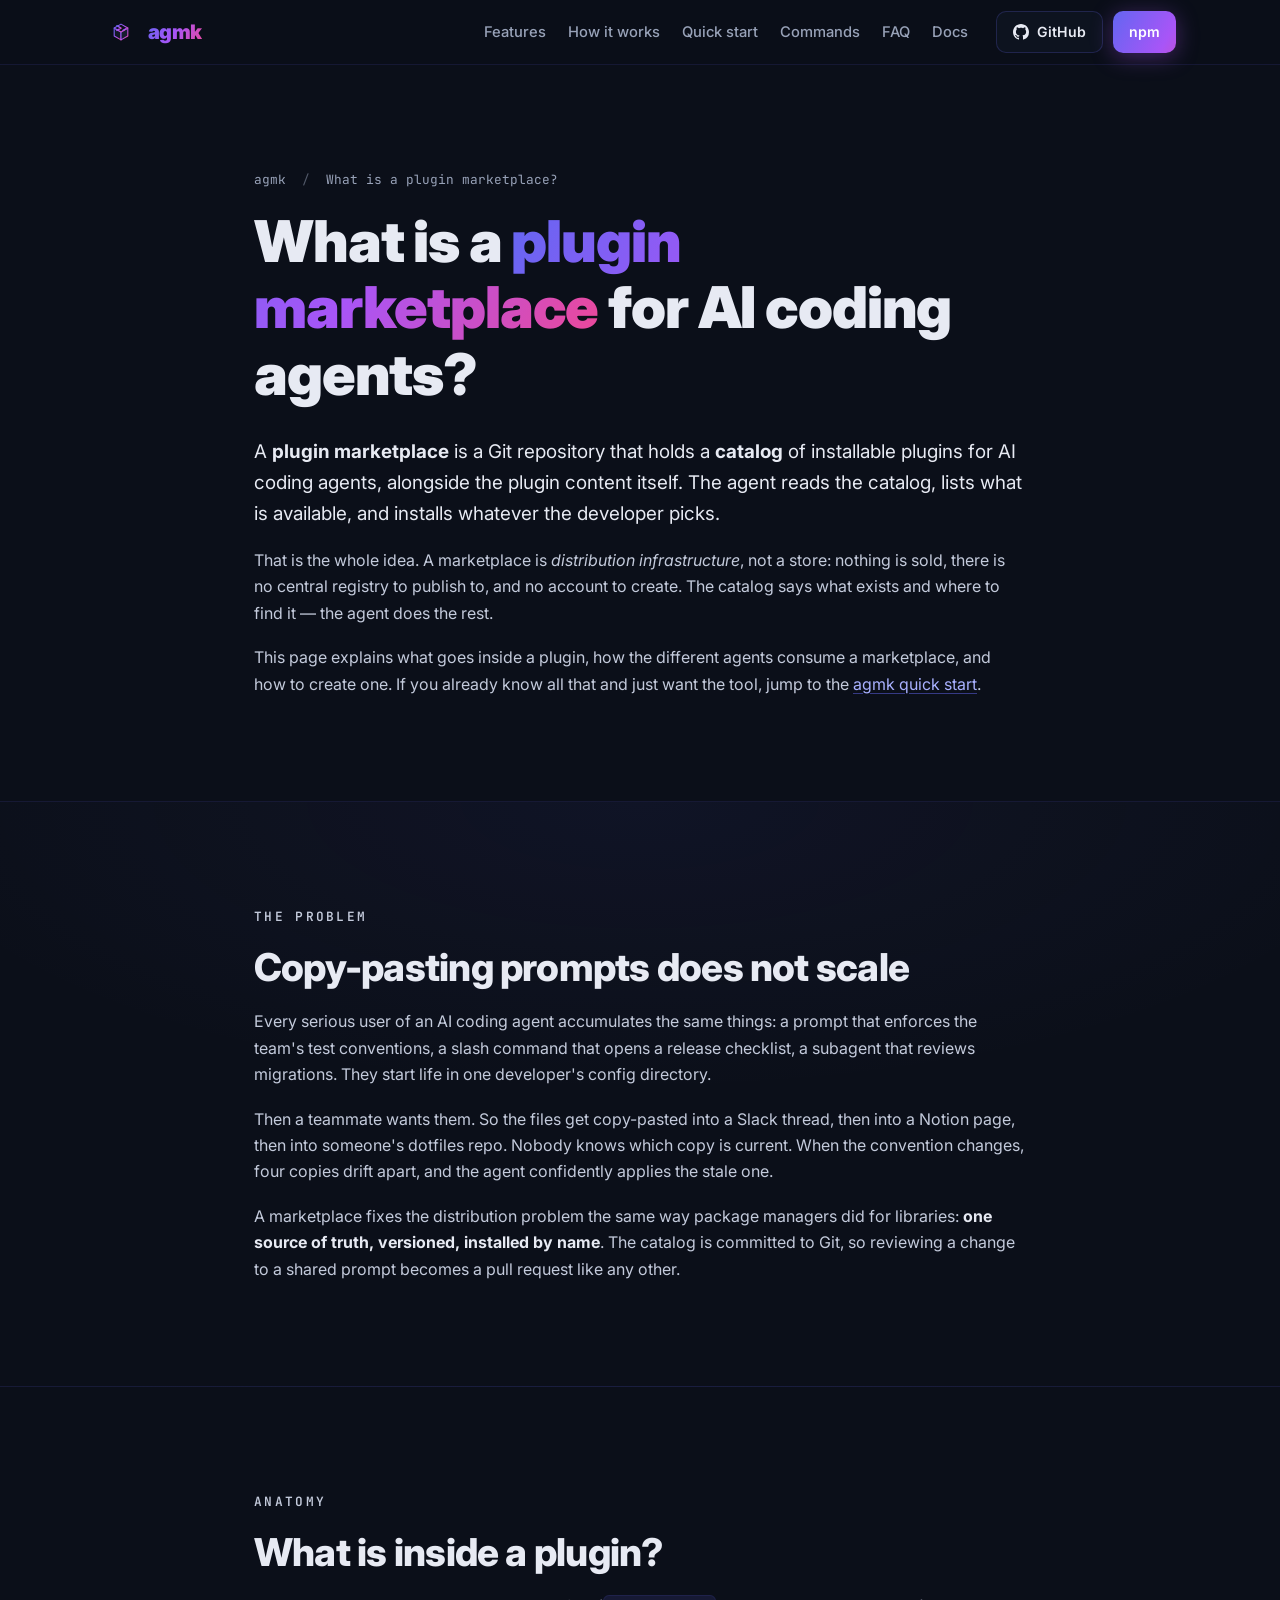
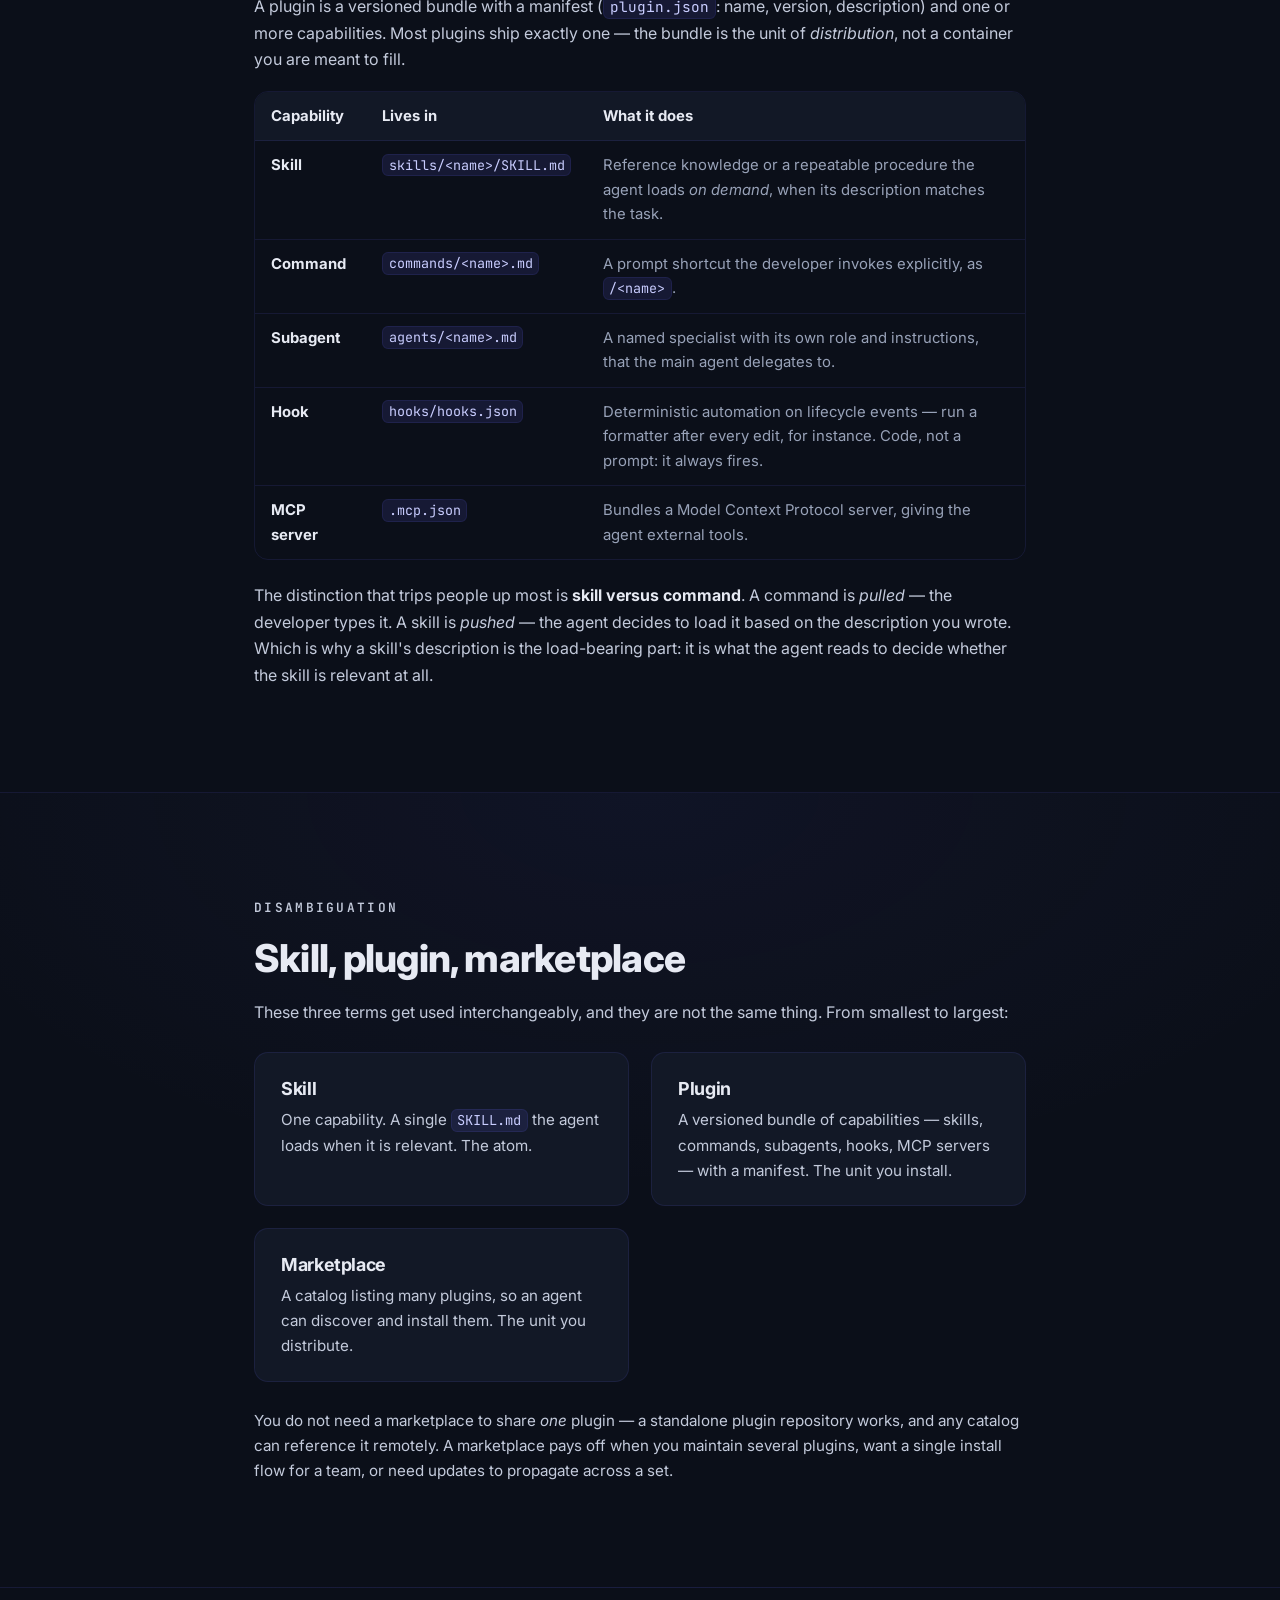
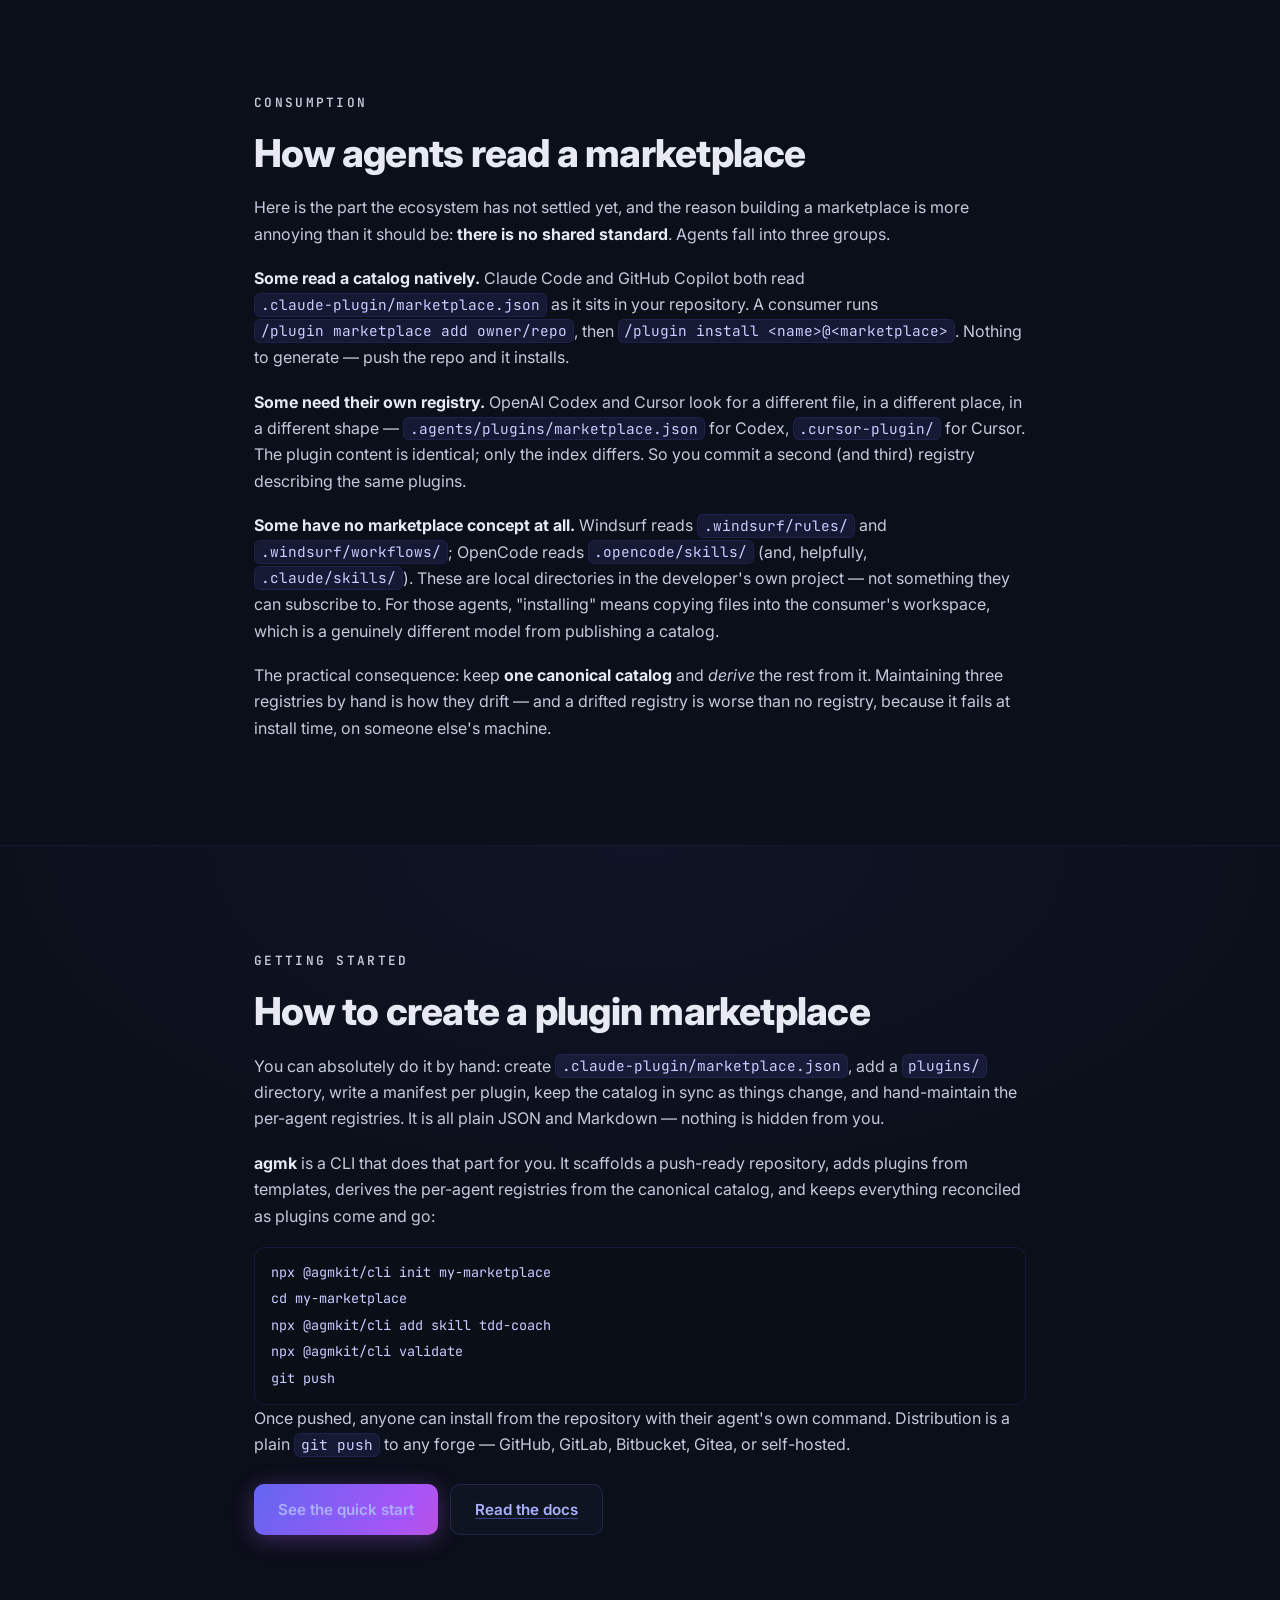
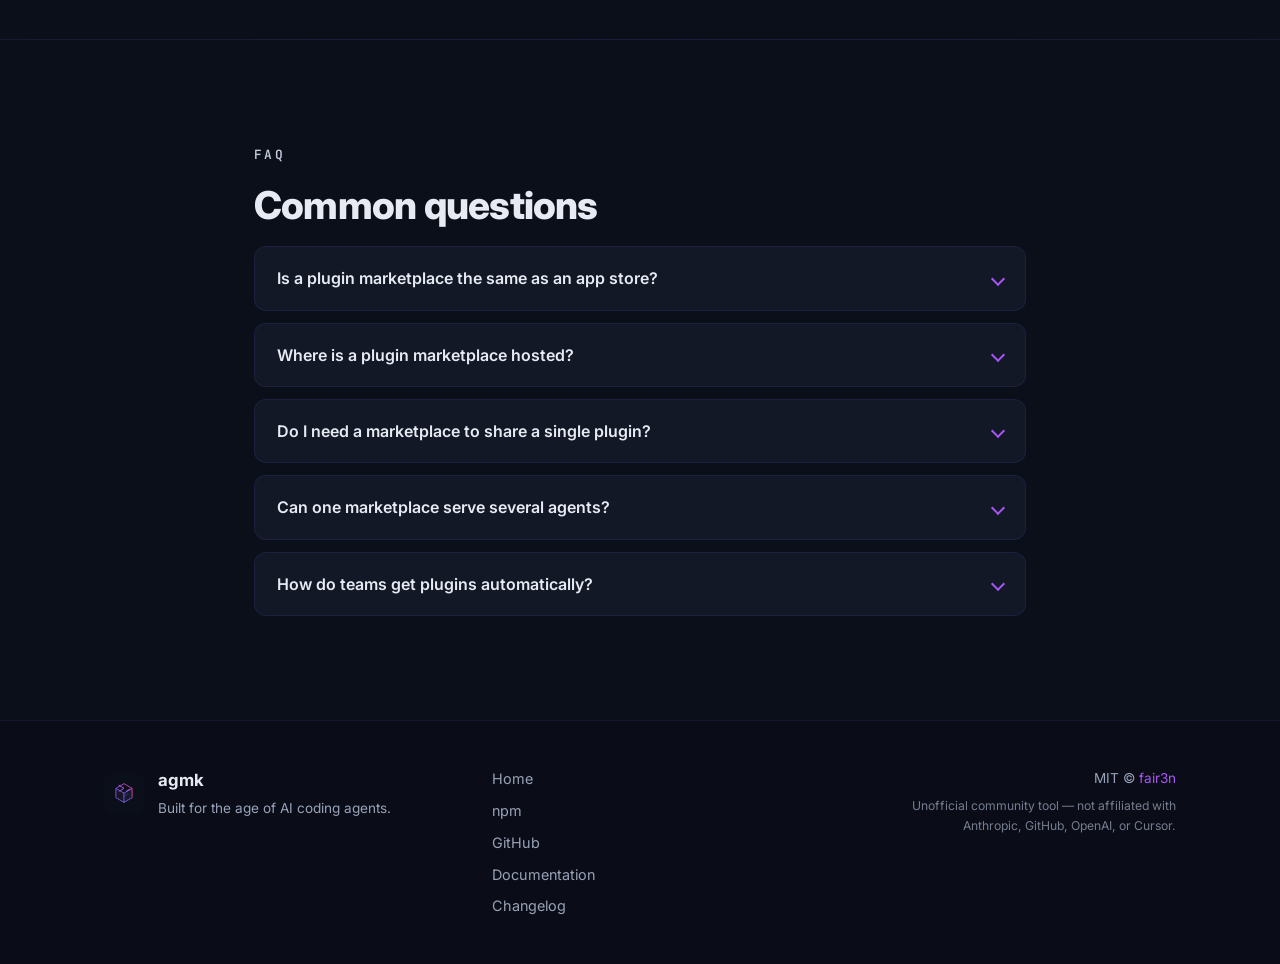
==== commit b77073cd: "chore: change to scoped package" ====
--- a/what-is-a-plugin-marketplace/index.html
+++ b/what-is-a-plugin-marketplace/index.html
@@ -5,7 +5,7 @@
 	<meta name="viewport" content="width=device-width, initial-scale=1" />
 
 	<!-- Primary SEO -->
-	<title>What Is a Plugin Marketplace for AI Coding Agents? — agkit</title>
+	<title>What Is a Plugin Marketplace for AI Coding Agents? — agmk</title>
 	<meta name="description" content="A plugin marketplace is a Git repository holding a catalog of installable plugins for AI coding agents. Learn what a plugin contains, how Claude Code, Copilot, Codex and Cursor consume a marketplace, and how to create one." />
 	<link rel="canonical" href="https://agent-marketplace-kit.github.io/what-is-a-plugin-marketplace/" />
 	<meta name="author" content="fair3n" />
@@ -14,14 +14,14 @@
 
 	<!-- Open Graph -->
 	<meta property="og:type" content="article" />
-	<meta property="og:site_name" content="agkit" />
+	<meta property="og:site_name" content="agmk" />
 	<meta property="og:title" content="What Is a Plugin Marketplace for AI Coding Agents?" />
 	<meta property="og:description" content="A Git repository holding a catalog of installable plugins for AI coding agents — what's inside one, how agents consume it, and how to create one." />
 	<meta property="og:url" content="https://agent-marketplace-kit.github.io/what-is-a-plugin-marketplace/" />
 	<meta property="og:image" content="https://agent-marketplace-kit.github.io/assets/og.png" />
 	<meta property="og:image:width" content="1200" />
 	<meta property="og:image:height" content="630" />
-	<meta property="og:image:alt" content="agkit — the isometric monolith logo with the tagline: one canonical catalog, every AI coding agent, any Git forge" />
+	<meta property="og:image:alt" content="agmk — the isometric monolith logo with the tagline: one canonical catalog, every AI coding agent, any Git forge" />
 
 	<!-- Twitter -->
 	<meta name="twitter:card" content="summary_large_image" />
@@ -30,7 +30,7 @@
 	<meta name="twitter:image" content="https://agent-marketplace-kit.github.io/assets/og.png" />
 
 	<!-- Icons -->
-	<link rel="icon" type="image/svg+xml" href="../assets/agkit.svg" />
+	<link rel="icon" type="image/svg+xml" href="../assets/agmk.svg" />
 	<link rel="apple-touch-icon" href="../assets/apple-touch-icon.png" />
 
 	<!-- Fonts -->
@@ -54,7 +54,7 @@
 		"image": "https://agent-marketplace-kit.github.io/assets/og.png",
 		"author": { "@type": "Person", "name": "fair3n", "url": "https://github.com/fair3n" },
 		"publisher": { "@type": "Person", "name": "fair3n", "url": "https://github.com/fair3n" },
-		"isPartOf": { "@type": "WebSite", "name": "agkit", "url": "https://agent-marketplace-kit.github.io/" }
+		"isPartOf": { "@type": "WebSite", "name": "agmk", "url": "https://agent-marketplace-kit.github.io/" }
 	}
 	</script>
 
@@ -64,7 +64,7 @@
 		"@context": "https://schema.org",
 		"@type": "BreadcrumbList",
 		"itemListElement": [
-			{ "@type": "ListItem", "position": 1, "name": "agkit", "item": "https://agent-marketplace-kit.github.io/" },
+			{ "@type": "ListItem", "position": 1, "name": "agmk", "item": "https://agent-marketplace-kit.github.io/" },
 			{ "@type": "ListItem", "position": 2, "name": "What is a plugin marketplace?", "item": "https://agent-marketplace-kit.github.io/what-is-a-plugin-marketplace/" }
 		]
 	}
@@ -117,7 +117,7 @@
 
 	<header class="nav" id="top">
 		<div class="container nav-inner">
-			<a class="brand" href="../" aria-label="agkit — home">
+			<a class="brand" href="../" aria-label="agmk — home">
 				<svg class="brand-mark" viewBox="0 0 500 500" aria-hidden="true" focusable="false">
 					<g transform="translate(250, 250)">
 						<path d="M 0 0 L -100 -58 L -100 58 L 0 116 Z" fill="#121826" stroke="url(#g-brand)" stroke-width="16" stroke-linejoin="round" />
@@ -127,7 +127,7 @@
 						<line x1="30" y1="-23" x2="70" y2="-46" stroke="url(#g-brand)" stroke-width="22" stroke-linecap="round" />
 					</g>
 				</svg>
-				<span class="brand-name">agkit</span>
+				<span class="brand-name">agmk</span>
 			</a>
 			<nav class="nav-links" aria-label="Main navigation">
 				<a href="../#features">Features</a>
@@ -135,14 +135,14 @@
 				<a href="../#quickstart">Quick start</a>
 				<a href="../#commands">Commands</a>
 				<a href="../#faq">FAQ</a>
-				<a href="https://agent-marketplace-kit.gitbook.io/agkit-docs" target="_blank" rel="noopener">Docs</a>
+				<a href="https://agent-marketplace-kit.gitbook.io/agmk-docs" target="_blank" rel="noopener">Docs</a>
 			</nav>
 			<div class="nav-cta">
-				<a class="btn btn-ghost btn-sm" href="https://github.com/AGent-marketplace-KIT/cli" target="_blank" rel="noopener" aria-label="agkit on GitHub">
+				<a class="btn btn-ghost btn-sm" href="https://github.com/AGent-marketplace-KIT/cli" target="_blank" rel="noopener" aria-label="agmk on GitHub">
 					<svg viewBox="0 0 16 16" width="16" height="16" aria-hidden="true"><path fill="currentColor" d="M8 0C3.58 0 0 3.58 0 8c0 3.54 2.29 6.53 5.47 7.59.4.07.55-.17.55-.38 0-.19-.01-.82-.01-1.49-2.01.37-2.53-.49-2.69-.94-.09-.23-.48-.94-.82-1.13-.28-.15-.68-.52-.01-.53.63-.01 1.08.58 1.23.82.72 1.21 1.87.87 2.33.66.07-.52.28-.87.51-1.07-1.78-.2-3.64-.89-3.64-3.95 0-.87.31-1.59.82-2.15-.08-.2-.36-1.02.08-2.12 0 0 .67-.21 2.2.82.64-.18 1.32-.27 2-.27s1.36.09 2 .27c1.53-1.04 2.2-.82 2.2-.82.44 1.1.16 1.92.08 2.12.51.56.82 1.27.82 2.15 0 3.07-1.87 3.75-3.65 3.95.29.25.54.73.54 1.48 0 1.07-.01 1.93-.01 2.2 0 .21.15.46.55.38A8.01 8.01 0 0 0 16 8c0-4.42-3.58-8-8-8Z"/></svg>
 					GitHub
 				</a>
-				<a class="btn btn-primary btn-sm" href="https://www.npmjs.com/package/agkit" target="_blank" rel="noopener">npm</a>
+				<a class="btn btn-primary btn-sm" href="https://www.npmjs.com/package/@agmkit/cli" target="_blank" rel="noopener">npm</a>
 			</div>
 		</div>
 	</header>
@@ -153,7 +153,7 @@
 		<section class="section">
 			<div class="container container-narrow prose">
 				<nav class="crumbs" aria-label="Breadcrumb">
-					<a href="../">agkit</a> <span aria-hidden="true">/</span> <span aria-current="page">What is a plugin marketplace?</span>
+					<a href="../">agmk</a> <span aria-hidden="true">/</span> <span aria-current="page">What is a plugin marketplace?</span>
 				</nav>
 
 				<h1>What is a <span class="grad-text">plugin marketplace</span> for AI coding agents?</h1>
@@ -162,7 +162,7 @@
 
 				<p>That is the whole idea. A marketplace is <em>distribution infrastructure</em>, not a store: nothing is sold, there is no central registry to publish to, and no account to create. The catalog says what exists and where to find it — the agent does the rest.</p>
 
-				<p>This page explains what goes inside a plugin, how the different agents consume a marketplace, and how to create one. If you already know all that and just want the tool, jump to the <a href="../#quickstart">agkit quick start</a>.</p>
+				<p>This page explains what goes inside a plugin, how the different agents consume a marketplace, and how to create one. If you already know all that and just want the tool, jump to the <a href="../#quickstart">agmk quick start</a>.</p>
 			</div>
 		</section>
 
@@ -260,19 +260,19 @@
 
 				<p>You can absolutely do it by hand: create <code>.claude-plugin/marketplace.json</code>, add a <code>plugins/</code> directory, write a manifest per plugin, keep the catalog in sync as things change, and hand-maintain the per-agent registries. It is all plain JSON and Markdown — nothing is hidden from you.</p>
 
-				<p><strong>agkit</strong> is a CLI that does that part for you. It scaffolds a push-ready repository, adds plugins from templates, derives the per-agent registries from the canonical catalog, and keeps everything reconciled as plugins come and go:</p>
-
-				<pre class="mode-code"><code>npx agkit init my-marketplace
+				<p><strong>agmk</strong> is a CLI that does that part for you. It scaffolds a push-ready repository, adds plugins from templates, derives the per-agent registries from the canonical catalog, and keeps everything reconciled as plugins come and go:</p>
+
+				<pre class="mode-code"><code>npx @agmkit/cli init my-marketplace
 cd my-marketplace
-npx agkit add skill tdd-coach
-npx agkit validate
+npx @agmkit/cli add skill tdd-coach
+npx @agmkit/cli validate
 git push</code></pre>
 
 				<p>Once pushed, anyone can install from the repository with their agent's own command. Distribution is a plain <code>git push</code> to any forge — GitHub, GitLab, Bitbucket, Gitea, or self-hosted.</p>
 
 				<div class="cta-row">
 					<a class="btn btn-primary" href="../#quickstart">See the quick start</a>
-					<a class="btn btn-ghost" href="https://agent-marketplace-kit.gitbook.io/agkit-docs" target="_blank" rel="noopener">Read the docs</a>
+					<a class="btn btn-ghost" href="https://agent-marketplace-kit.gitbook.io/agmk-docs" target="_blank" rel="noopener">Read the docs</a>
 				</div>
 			</div>
 		</section>
@@ -313,17 +313,17 @@
 	<footer class="footer">
 		<div class="container footer-inner">
 			<div class="footer-brand">
-				<img src="../assets/agkit.svg" alt="agkit logo" width="40" height="40" />
+				<img src="../assets/agmk.svg" alt="agmk logo" width="40" height="40" />
 				<div>
-					<strong>agkit</strong>
+					<strong>agmk</strong>
 					<p>Built for the age of AI coding agents.</p>
 				</div>
 			</div>
 			<nav class="footer-links" aria-label="Footer">
 				<a href="../">Home</a>
-				<a href="https://www.npmjs.com/package/agkit" target="_blank" rel="noopener">npm</a>
+				<a href="https://www.npmjs.com/package/@agmkit/cli" target="_blank" rel="noopener">npm</a>
 				<a href="https://github.com/AGent-marketplace-KIT/cli" target="_blank" rel="noopener">GitHub</a>
-				<a href="https://agent-marketplace-kit.gitbook.io/agkit-docs" target="_blank" rel="noopener">Documentation</a>
+				<a href="https://agent-marketplace-kit.gitbook.io/agmk-docs" target="_blank" rel="noopener">Documentation</a>
 				<a href="https://github.com/AGent-marketplace-KIT/cli/blob/main/CHANGELOG.md" target="_blank" rel="noopener">Changelog</a>
 			</nav>
 			<div class="footer-meta">
--- a/assets/style.css
+++ b/assets/style.css
@@ -1,5 +1,5 @@
 /* ============================================================
-   agkit — showcase site
+   agmk — showcase site
    Charte v3.0 · Dark Code Black / Electric Indigo → Neon Pink
    ============================================================ */
 
